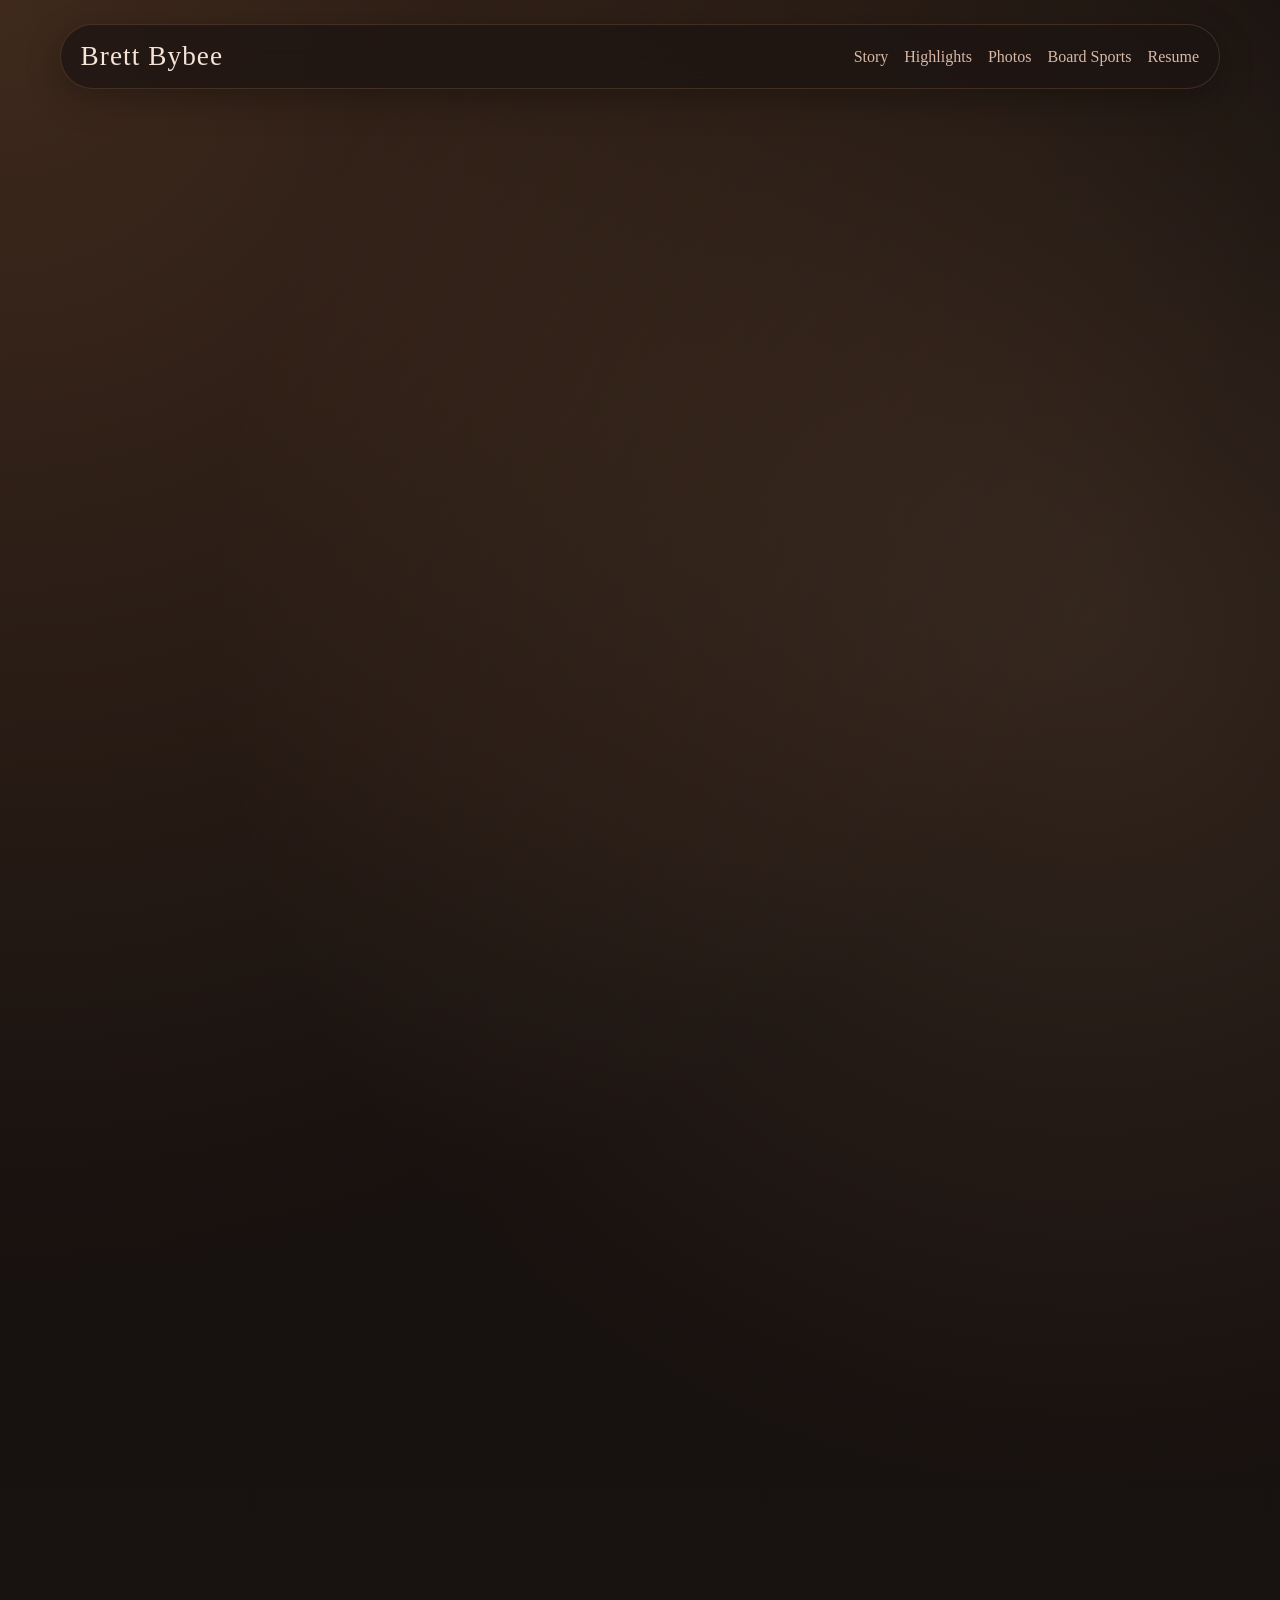
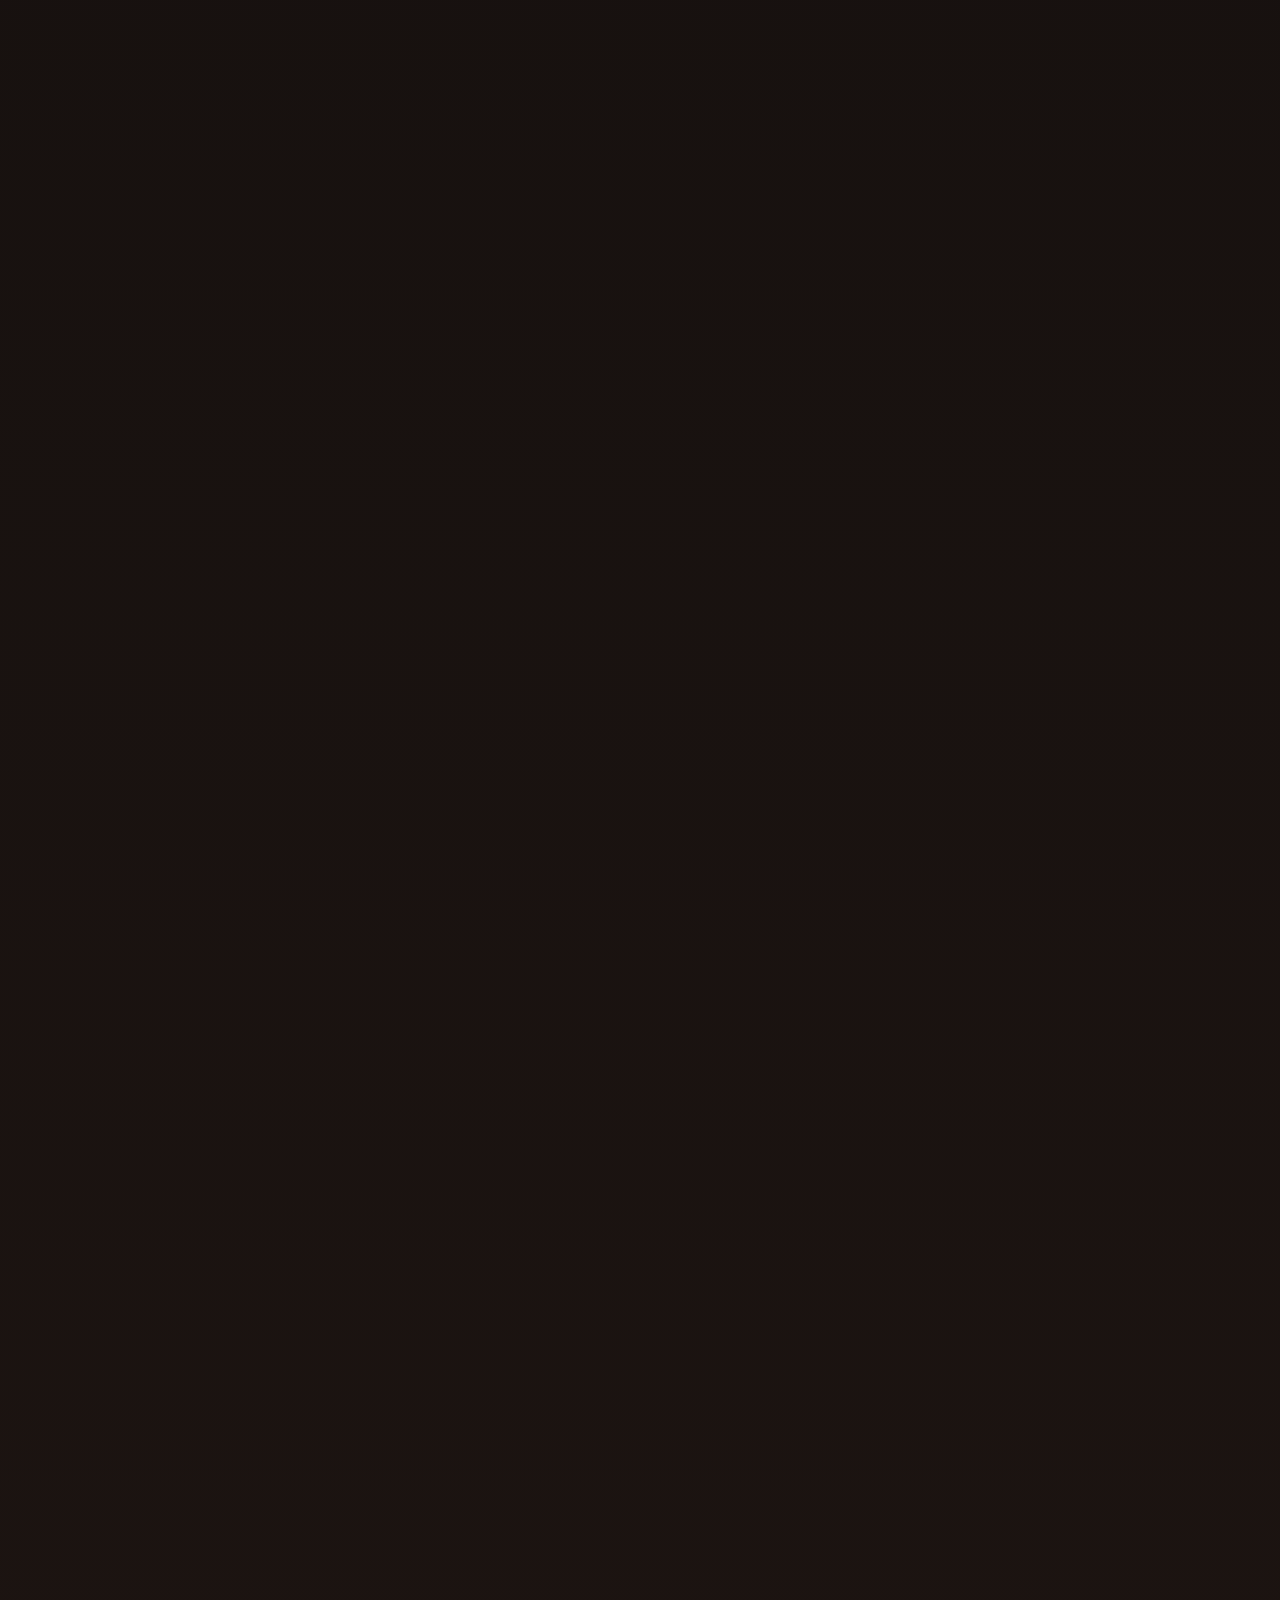
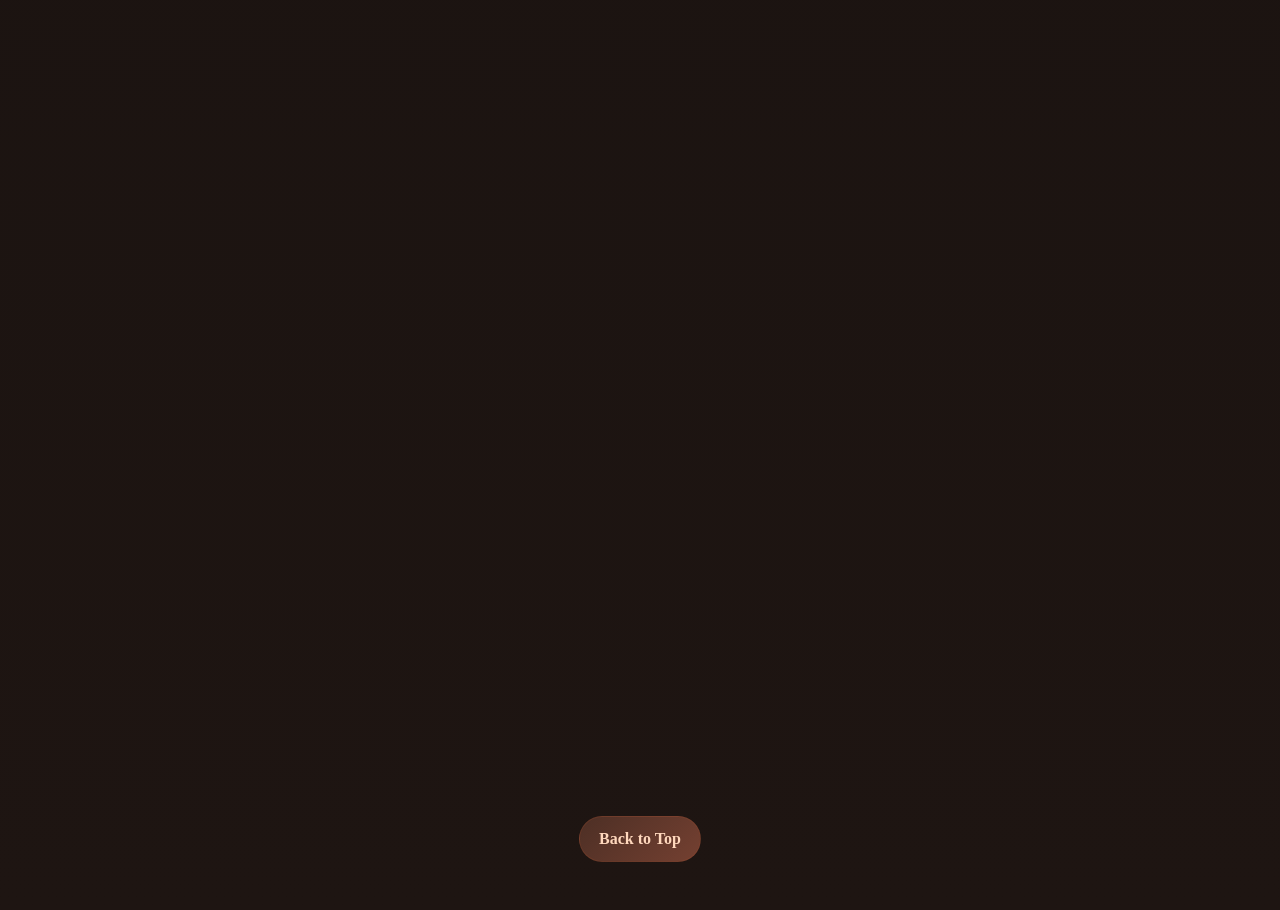
==== index.html @ 600b3928 "Add files via upload" ====
﻿<!DOCTYPE html>
<html lang="en">
    <head>
        <meta charset="utf-8" />
        <meta name="viewport" content="width=device-width, initial-scale=1, shrink-to-fit=no" />
        <meta
            name="description"
            content="A warm, modern personal website highlighting adventure, fitness, service, and the outdoors."
        />
        <meta name="author" content="Brett Bybee" />
        <title>Brett Bybee | About Me</title>
        <link rel="icon" type="image/x-icon" href="assets/favicon.ico" />
        <link href="css/styles.css" rel="stylesheet" />
    </head>
    <body>
        <div class="page-shell">
            <header class="hero" id="top">
                <nav class="topbar">
                    <a class="brand" href="#top">Brett Bybee</a>
                    <div class="nav-links">
                        <a href="#story">Story</a>
                        <a href="#highlights">Highlights</a>
                        <a href="#photos">Photos</a>
                        <a href="board-sports-project/scratch.html">Board Sports</a>
                        <a href="#resume">Resume</a>
                    </div>
                </nav>

                <div class="hero-content reveal">
                    <div class="hero-copy">
                        <p class="eyebrow">About Me</p>
                        <div class="hero-photo-wrap mobile-photo">
                            <img class="hero-photo" src="assets/profile-photo.png" alt="Portrait of Brett smiling outdoors" />
                        </div>
                        <h1>Adventure, discipline, and a life built outdoors.</h1>
                        <p class="hero-text">
                            I'm an active, adventurous person who loves new challenges, staying strong, and making the
                            most of every chance to get outside.
                        </p>
                        <div class="hero-actions">
                            <a class="button button-primary" href="#highlights">See Highlights</a>
                            <a class="button button-secondary" href="#photos">View Photos</a>
                        </div>
                    </div>

                    <aside class="hero-card floating-card">
                        <div class="hero-photo-wrap desktop-photo">
                            <img class="hero-photo" src="assets/profile-photo.png" alt="Portrait of Brett smiling outdoors" />
                        </div>
                        <span class="card-tag">Quick Snapshot</span>
                        <ul>
                            <li>Snowboarder</li>
                            <li>Gym enthusiast</li>
                            <li>Returned missionary</li>
                            <li>Eagle Scout</li>
                            <li>Black belt</li>
                            <li>Outdoor sports lover</li>
                        </ul>
                    </aside>
                </div>
            </header>

            <main>
                <section class="section intro reveal" id="story">
                    <div class="section-heading">
                        <p class="eyebrow">Who I Am</p>
                        <h2>A grounded life with a playful edge.</h2>
                    </div>
                    <div class="intro-panel">
                        <p>
                            I'm the kind of person who feels most alive moving, exploring, learning, and pushing toward
                            something meaningful. Whether it's on the slopes, in the gym, on the court, or out in the
                            sun, I love experiences that build strength, confidence, and connection.
                        </p>
                        <p>
                            My time serving a two-year mission in Antofagasta, Chile shaped me deeply and added a lot
                            of perspective to the way I approach life, work, and people.
                        </p>
                    </div>
                </section>

                <section class="section" id="highlights">
                    <div class="section-heading reveal">
                        <p class="eyebrow">Highlights</p>
                        <h2>A few things that make me me.</h2>
                    </div>

                    <div class="highlight-grid">
                        <article class="highlight-card reveal">
                            <img
                                class="highlight-image"
                                src="https://bucket-otsnews.s3.us-west-2.amazonaws.com/wp-content/uploads/sites/13/2021/06/UK-snowboarding-shutterstock-hero.jpg"
                                alt="Snowboarder riding down a snowy mountain"
                            />
                            <span class="icon">SB</span>
                            <h3>Snowboarder</h3>
                            <p>I love hitting the slopes whenever I can and chasing that fresh mountain energy.</p>
                        </article>
                        <article class="highlight-card reveal">
                            <img
                                class="highlight-image"
                                src="https://encrypted-tbn0.gstatic.com/images?q=tbn:ANd9GcSsZZ5-2VlGppMbEDx1nrLp6CBUiURGu8e0Pg&s"
                                alt="Gym equipment in a workout space"
                            />
                            <span class="icon">GY</span>
                            <h3>Gym Enthusiast</h3>
                            <p>Staying fit and strong is a big part of my routine and something I genuinely enjoy.</p>
                        </article>
                        <article class="highlight-card reveal">
                            <img
                                class="highlight-image"
                                src="https://www.sltrib.com/resizer/v2/LLTJUIOJHNETLNEICTJ2RZAGFI.aspx?auth=15404d87fa87a285e156261a8d63ba60cdceb1ac7eff16935b46752043a52184&width=1024&quality=88"
                                alt="Missionaries standing together outdoors"
                            />
                            <span class="icon">CL</span>
                            <h3>Returned Missionary</h3>
                            <p>I served for two years in Antofagasta, Chile, and that experience shaped me deeply.</p>
                        </article>
                        <article class="highlight-card reveal">
                            <img
                                class="highlight-image"
                                src="https://encrypted-tbn0.gstatic.com/images?q=tbn:ANd9GcR8jGHR1AAI1P7NsSRzJFF7pDWDS-5CsNqyXg&s"
                                alt="Eagle Scout medal and badge"
                            />
                            <span class="icon">ES</span>
                            <h3>Eagle Scout</h3>
                            <p>Reaching Eagle Scout was a milestone that reflects persistence, service, and growth.</p>
                        </article>
                        <article class="highlight-card reveal">
                            <img
                                class="highlight-image"
                                src="https://encrypted-tbn0.gstatic.com/images?q=tbn:ANd9GcQsHhWpjuNhEAXek-k3GpP0VfRdKs8-Zkn9qA&s"
                                alt="Martial artist wearing a black belt"
                            />
                            <span class="icon">BB</span>
                            <h3>Black Belt</h3>
                            <p>Hard work and consistency earned me a first degree black belt in martial arts.</p>
                        </article>
                        <article class="highlight-card reveal">
                            <img
                                class="highlight-image"
                                src="https://www.smuggs.com/wp-content/uploads/2024/05/disc-golf_2000-18.jpg"
                                alt="Disc golf basket in an outdoor course"
                            />
                            <span class="icon">OS</span>
                            <h3>Outdoor Sports Lover</h3>
                            <p>Pickleball, disc golf, and just about anything outdoors is always a yes from me.</p>
                        </article>
                    </div>
                </section>

                <section class="section photos-section" id="photos">
                    <div class="section-heading reveal">
                        <p class="eyebrow">Photos</p>
                        <h2>Places and passions I keep coming back to.</h2>
                    </div>

                    <div class="photo-grid">
                        <figure class="photo-card reveal">
                            <img
                                src="https://assets.selkirk.com/m/6fda615e74692992/webimage-usa-pickleball-ball-rules.png"
                                alt="Pickleball equipment on a court"
                            />
                            <figcaption>
                                <h3>Pickleball</h3>
                                <p>Fast-paced, social, and easy to love.</p>
                            </figcaption>
                        </figure>
                        <figure class="photo-card reveal">
                            <img
                                src="https://dynamic-media-cdn.tripadvisor.com/media/photo-o/1b/85/e5/9b/fitness.jpg?w=900&h=500&s=1"
                                alt="Modern gym interior with workout equipment"
                            />
                            <figcaption>
                                <h3>Fitness</h3>
                                <p>Training keeps me disciplined, energized, and ready for whatever is next.</p>
                            </figcaption>
                        </figure>
                        <figure class="photo-card reveal">
                            <img
                                src="https://www.holidayinnexpress.cl/wp-content/uploads/2024/11/1-conocer-el-monumento-natural-la-portada.jpg"
                                alt="La Portada rock formation in Antofagasta, Chile"
                            />
                            <figcaption>
                                <h3>Antofagasta, Chile</h3>
                                <p>A meaningful place tied to one of the most important experiences in my life.</p>
                            </figcaption>
                        </figure>
                    </div>
                </section>

                <section class="section resume-section" id="resume">
                    <div class="section-heading reveal">
                        <p class="eyebrow">Resume</p>
                        <h2>A few accomplishments along the way.</h2>
                    </div>

                    <div class="resume-panel reveal">
                        <article class="resume-item">
                            <span class="resume-year">2022</span>
                            <div>
                                <h3>Organ Mountain High School</h3>
                                <p>Graduated in 2022.</p>
                            </div>
                        </article>
                        <article class="resume-item">
                            <span class="resume-year">1 Year</span>
                            <div>
                                <h3>Physical Therapist Technician</h3>
                                <p>Worked as a Physical Therapist Technician for one year.</p>
                            </div>
                        </article>
                        <article class="resume-item">
                            <span class="resume-year">BYU</span>
                            <div>
                                <h3>Captain in BYU Catering</h3>
                                <p>Served in a leadership role as a captain in BYU Catering.</p>
                            </div>
                        </article>
                        <article class="resume-item">
                            <span class="resume-year">Elite</span>
                            <div>
                                <h3>Taco Bell's #1 Customer</h3>
                                <p>A legendary distinction that absolutely deserved a spot on the page.</p>
                            </div>
                        </article>
                    </div>
                </section>
            </main>

            <footer class="footer">
                <div class="social-links reveal">
                    <a class="social-link" href="https://www.instagram.com/b.bybee_04/" target="_blank" rel="noreferrer">
                        <span class="social-icon" aria-hidden="true">
                            <svg viewBox="0 0 24 24" role="img" focusable="false">
                                <path
                                    d="M7.5 2h9A5.5 5.5 0 0 1 22 7.5v9a5.5 5.5 0 0 1-5.5 5.5h-9A5.5 5.5 0 0 1 2 16.5v-9A5.5 5.5 0 0 1 7.5 2Zm0 1.8A3.7 3.7 0 0 0 3.8 7.5v9a3.7 3.7 0 0 0 3.7 3.7h9a3.7 3.7 0 0 0 3.7-3.7v-9a3.7 3.7 0 0 0-3.7-3.7Zm9.75 1.35a1.1 1.1 0 1 1 0 2.2 1.1 1.1 0 0 1 0-2.2ZM12 7a5 5 0 1 1 0 10 5 5 0 0 1 0-10Zm0 1.8A3.2 3.2 0 1 0 12 15.2 3.2 3.2 0 0 0 12 8.8Z"
                                />
                            </svg>
                        </span>
                        <span>Instagram</span>
                    </a>
                    <a class="social-link" href="https://www.linkedin.com/in/brett-bybee/" target="_blank" rel="noreferrer">
                        <span class="social-icon" aria-hidden="true">
                            <svg viewBox="0 0 24 24" role="img" focusable="false">
                                <path
                                    d="M6.94 8.5V21H2.78V8.5Zm.27-3.86a2.41 2.41 0 1 1-4.82 0 2.41 2.41 0 0 1 4.82 0ZM21.2 13.38V21h-4.14v-7.03c0-1.77-.63-2.98-2.22-2.98-1.21 0-1.93.81-2.25 1.6-.12.28-.15.68-.15 1.08V21H8.3s.05-11.9 0-13.13h4.14v1.86c.55-.85 1.53-2.05 3.73-2.05 2.72 0 4.76 1.78 4.76 5.7Z"
                                />
                            </svg>
                        </span>
                        <span>LinkedIn</span>
                    </a>
                    <a class="social-link" href="https://account.venmo.com/u/Brett-Bybee-2" target="_blank" rel="noreferrer">
                        <span class="social-icon" aria-hidden="true">
                            <svg viewBox="0 0 24 24" role="img" focusable="false">
                                <path
                                    d="M18.17 6.76c.1.67.15 1.33.15 1.96 0 6.73-4.85 11.28-8.76 11.28H6.2L4 3.8h3.74l1.66 12.13c2.12-1.26 4.4-5.08 4.4-8.1 0-1.67-.6-2.8-1.79-3.72l2.95-1.07c1.06.86 1.79 2.07 2.21 3.72Z"
                                />
                            </svg>
                        </span>
                        <span>Venmo</span>
                    </a>
                </div>
                
                <a class="back-to-top" href="#top">Back to Top</a>
            </footer>
        </div>

        <script src="js/scripts.js"></script>
    </body>
</html>
---- css/styles.css ----
﻿@charset "UTF-8";

:root {
    --bg: #17110f;
    --bg-soft: #241916;
    --surface: rgba(36, 25, 22, 0.88);
    --surface-strong: #2b1f1c;
    --text: #f5e4d7;
    --text-soft: #d8b9a7;
    --accent: #d98a57;
    --accent-deep: #f2b07f;
    --accent-light: #5a3428;
    --line: rgba(242, 176, 127, 0.14);
    --shadow: 0 24px 60px rgba(0, 0, 0, 0.34);
    --radius-lg: 28px;
    --radius-md: 20px;
    --radius-sm: 14px;
    --container: 1160px;
}

*,
*::before,
*::after {
    box-sizing: border-box;
}

html {
    scroll-behavior: smooth;
}

body {
    margin: 0;
    min-width: 320px;
    font-family: "MisterEarl BT", "Segoe Print", "Trebuchet MS", cursive;
    color: var(--text);
    background:
        radial-gradient(circle at top left, rgba(217, 138, 87, 0.22), transparent 30%),
        radial-gradient(circle at 85% 15%, rgba(242, 176, 127, 0.14), transparent 24%),
        linear-gradient(180deg, #130e0c 0%, #17110f 35%, #1e1512 100%);
}

img {
    display: block;
    max-width: 100%;
}

a {
    color: inherit;
    text-decoration: none;
}

.page-shell {
    overflow: hidden;
}

.hero,
.section,
.footer {
    position: relative;
    z-index: 1;
}

.hero {
    padding: 1.5rem 1.25rem 4rem;
}

.topbar,
.hero-content,
.section,
.footer {
    width: min(calc(100% - 1.5rem), var(--container));
    margin: 0 auto;
}

.topbar {
    display: flex;
    justify-content: space-between;
    align-items: center;
    gap: 1rem;
    padding: 1rem 1.25rem;
    border: 1px solid rgba(242, 176, 127, 0.16);
    border-radius: 999px;
    background: rgba(28, 20, 18, 0.76);
    backdrop-filter: blur(18px);
    box-shadow: 0 10px 35px rgba(0, 0, 0, 0.28);
}

.brand,
.eyebrow,
h1,
h2,
h3 {
    font-family: "MisterEarl BT", "Segoe Print", "Trebuchet MS", cursive;
}

.brand {
    font-size: 1.7rem;
    letter-spacing: 0.04em;
}

.nav-links {
    display: flex;
    flex-wrap: wrap;
    gap: 1rem;
    color: var(--text-soft);
}

.nav-links a {
    transition: color 180ms ease, transform 180ms ease;
}

.nav-links a:hover,
.nav-links a:focus-visible {
    color: var(--accent-deep);
    transform: translateY(-1px);
}

.hero-content {
    display: grid;
    grid-template-columns: minmax(0, 1.25fr) minmax(280px, 0.75fr);
    gap: 1.5rem;
    align-items: center;
    padding-top: 4.5rem;
}

.hero-copy {
    padding: 1rem 0;
}

.eyebrow {
    margin: 0 0 0.75rem;
    font-size: 1.2rem;
    color: var(--accent-deep);
    letter-spacing: 0.06em;
    text-transform: uppercase;
}

h1,
h2,
h3,
p {
    margin-top: 0;
}

h1 {
    margin-bottom: 1rem;
    font-size: clamp(2.8rem, 6vw, 5.6rem);
    line-height: 0.95;
}

h2 {
    margin-bottom: 0;
    font-size: clamp(2rem, 4vw, 3.4rem);
    line-height: 1;
}

h3 {
    margin-bottom: 0.5rem;
    font-size: 1.7rem;
    line-height: 1.05;
}

.hero-text,
.intro-panel p,
.highlight-card p,
.photo-card p,
.footer p {
    color: var(--text-soft);
    line-height: 1.7;
    font-size: 1.04rem;
}

.hero-text {
    max-width: 38rem;
    margin-bottom: 1.75rem;
    font-size: 1.15rem;
}

.hero-actions {
    display: flex;
    flex-wrap: wrap;
    gap: 0.9rem;
}

.button {
    display: inline-flex;
    align-items: center;
    justify-content: center;
    padding: 0.95rem 1.35rem;
    border-radius: 999px;
    border: 1px solid transparent;
    font-weight: 600;
    transition:
        transform 180ms ease,
        box-shadow 180ms ease,
        background-color 180ms ease,
        border-color 180ms ease;
}

.button:hover,
.button:focus-visible {
    transform: translateY(-2px);
}

.button-primary {
    background: linear-gradient(135deg, #a45731 0%, #d98a57 100%);
    color: #fff3ea;
    box-shadow: 0 14px 28px rgba(0, 0, 0, 0.28);
}

.button-secondary {
    background: rgba(255, 248, 241, 0.06);
    border-color: rgba(242, 176, 127, 0.18);
    color: var(--accent-deep);
}

.hero-card,
.intro-panel,
.highlight-card,
.photo-card {
    border: 1px solid var(--line);
    border-radius: var(--radius-lg);
    background: var(--surface);
    backdrop-filter: blur(10px);
    box-shadow: var(--shadow);
}

.hero-card {
    padding: 1.5rem;
}

.hero-photo-wrap {
    position: relative;
    width: min(100%, 320px);
    margin-bottom: 1.25rem;
    padding: 0.55rem;
    border: 1px solid rgba(242, 176, 127, 0.16);
    border-radius: 28px;
    background: linear-gradient(135deg, rgba(72, 44, 34, 0.95), rgba(119, 69, 49, 0.78));
    box-shadow: 0 20px 45px rgba(0, 0, 0, 0.3);
}

.hero-photo {
    width: 100%;
    border-radius: 22px;
    aspect-ratio: 1 / 1;
    object-fit: cover;
    object-position: center 20%;
}

.mobile-photo {
    display: none;
}

.card-tag {
    display: inline-block;
    margin-bottom: 0.8rem;
    padding: 0.45rem 0.85rem;
    border-radius: 999px;
    background: rgba(217, 138, 87, 0.18);
    color: var(--accent-deep);
    font-size: 0.92rem;
    font-weight: 700;
}

.hero-card ul {
    display: grid;
    gap: 0.9rem;
    margin: 0;
    padding: 0;
    list-style: none;
}

.hero-card li {
    padding: 0.8rem 0.95rem;
    border-radius: var(--radius-sm);
    background: rgba(255, 248, 241, 0.05);
    font-weight: 600;
}

.floating-card {
    animation: drift 5.5s ease-in-out infinite;
}

.section {
    padding: 1.5rem 0 4.5rem;
}

.section-heading {
    max-width: 40rem;
    margin-bottom: 1.75rem;
}

.intro-panel {
    display: grid;
    gap: 1rem;
    padding: 1.5rem;
    background:
        linear-gradient(135deg, rgba(51, 36, 31, 0.9), rgba(72, 49, 41, 0.9)),
        var(--surface);
}

.resume-panel {
    display: grid;
    gap: 1rem;
    padding: 1.5rem;
    border: 1px solid var(--line);
    border-radius: var(--radius-lg);
    background:
        linear-gradient(135deg, rgba(51, 36, 31, 0.94), rgba(72, 49, 41, 0.9)),
        var(--surface);
    backdrop-filter: blur(10px);
    box-shadow: var(--shadow);
}

.resume-item {
    display: grid;
    grid-template-columns: 100px 1fr;
    gap: 1rem;
    align-items: start;
    padding: 1rem 0;
    border-bottom: 1px solid rgba(126, 77, 51, 0.12);
}

.resume-item:last-child {
    padding-bottom: 0;
    border-bottom: 0;
}

.resume-year {
    display: inline-flex;
    align-items: center;
    justify-content: center;
    min-height: 3rem;
    padding: 0.5rem 0.75rem;
    border-radius: 999px;
    background: linear-gradient(135deg, #4d2f25, #744031);
    color: #ffd8bd;
    font-weight: 700;
    text-align: center;
}

.resume-item h3,
.resume-item p {
    margin-bottom: 0;
}

.intro-panel p:last-child,
.footer p,
.photo-card figcaption p {
    margin-bottom: 0;
}

.highlight-grid,
.photo-grid {
    display: grid;
    gap: 1.25rem;
}

.highlight-grid {
    grid-template-columns: repeat(3, minmax(0, 1fr));
}

.highlight-card {
    padding: 1.5rem;
    transition: transform 220ms ease, box-shadow 220ms ease, border-color 220ms ease;
}

.highlight-image {
    width: 100%;
    margin-bottom: 1rem;
    border-radius: 18px;
    aspect-ratio: 16 / 10;
    object-fit: cover;
    box-shadow: 0 16px 30px rgba(0, 0, 0, 0.22);
}

.highlight-card:hover,
.highlight-card:focus-within {
    transform: translateY(-6px);
    border-color: rgba(180, 98, 58, 0.22);
    box-shadow: 0 28px 60px rgba(157, 92, 50, 0.22);
}

.icon {
    display: inline-grid;
    place-items: center;
    width: 3rem;
    height: 3rem;
    margin-bottom: 1rem;
    border-radius: 50%;
    background: linear-gradient(135deg, #4d2f25, #744031);
    color: #ffd8bd;
    font-size: 1.45rem;
}

.photo-grid {
    grid-template-columns: repeat(3, minmax(0, 1fr));
}

.photo-card {
    overflow: hidden;
    transition: transform 220ms ease, box-shadow 220ms ease;
}

.photo-card:hover,
.photo-card:focus-within {
    transform: translateY(-6px) rotate(-0.4deg);
    box-shadow: 0 28px 60px rgba(157, 92, 50, 0.22);
}

.photo-card img {
    aspect-ratio: 4 / 3;
    object-fit: cover;
    transition: transform 360ms ease;
}

.photo-card:hover img,
.photo-card:focus-within img {
    transform: scale(1.04);
}

.photo-card figcaption {
    padding: 1.3rem 1.25rem 1.4rem;
    background: var(--surface-strong);
}

.footer {
    padding: 0 0 3rem;
    text-align: center;
}

.social-links {
    display: flex;
    flex-wrap: wrap;
    justify-content: center;
    gap: 0.9rem;
    margin-bottom: 1.25rem;
}

.social-link {
    display: inline-flex;
    align-items: center;
    gap: 0.75rem;
    padding: 0.8rem 1rem;
    border: 1px solid rgba(163, 77, 45, 0.12);
    border-radius: 999px;
    background: rgba(255, 248, 241, 0.06);
    box-shadow: 0 14px 28px rgba(0, 0, 0, 0.24);
    color: var(--text);
    font-weight: 600;
    transition:
        transform 180ms ease,
        box-shadow 180ms ease,
        border-color 180ms ease;
}

.social-link:hover,
.social-link:focus-visible {
    transform: translateY(-2px);
    border-color: rgba(163, 77, 45, 0.24);
    box-shadow: 0 18px 34px rgba(157, 92, 50, 0.18);
}

.social-icon {
    display: inline-grid;
    place-items: center;
    width: 2.2rem;
    height: 2.2rem;
    border-radius: 50%;
    background: linear-gradient(135deg, #4d2f25, #744031);
    color: #ffd8bd;
    font-size: 0.95rem;
    font-weight: 700;
}

.social-icon svg {
    width: 1.15rem;
    height: 1.15rem;
    fill: currentColor;
}

.reveal {
    opacity: 0;
    transform: translateY(26px);
    transition:
        opacity 700ms ease,
        transform 700ms ease;
}

.reveal.is-visible {
    opacity: 1;
    transform: translateY(0);
}

@keyframes drift {
    0%,
    100% {
        transform: translateY(0);
    }
    50% {
        transform: translateY(-10px);
    }
}

@media (max-width: 960px) {
    .hero-content,
    .highlight-grid,
    .photo-grid {
        grid-template-columns: 1fr;
    }

    .hero-content {
        padding-top: 3rem;
    }

    .desktop-photo {
        display: none;
    }

    .mobile-photo {
        display: block;
    }
}

@media (max-width: 680px) {
    .hero {
        padding: 1rem 0.85rem 3rem;
    }

    .topbar {
        flex-direction: column;
        align-items: flex-start;
        border-radius: 28px;
    }

    .nav-links {
        gap: 0.8rem 1rem;
    }

    .section {
        width: min(calc(100% - 1.25rem), var(--container));
        padding-bottom: 3.5rem;
    }

    .hero-card,
    .intro-panel,
    .resume-panel,
    .highlight-card,
    .photo-card figcaption {
        border-radius: var(--radius-md);
    }

    h1 {
        font-size: clamp(2.4rem, 12vw, 4rem);
    }

    .resume-item {
        grid-template-columns: 1fr;
    }

    .resume-year {
        justify-self: start;
    }

}

@media (prefers-reduced-motion: reduce) {
    html {
        scroll-behavior: auto;
    }

    *,
    *::before,
    *::after {
        animation: none !important;
        transition: none !important;
    }

    .reveal {
        opacity: 1;
        transform: none;
    }
}

.back-to-top {
    display: inline-flex;
    align-items: center;
    justify-content: center;
    margin-top: 0.35rem;
    padding: 0.8rem 1.2rem;
    border: 1px solid rgba(163, 77, 45, 0.24);
    border-radius: 999px;
    background: linear-gradient(135deg, #4d2f25, #744031);
    color: #ffd8bd;
    font-weight: 700;
    transition: transform 180ms ease, box-shadow 180ms ease, border-color 180ms ease;
}

.back-to-top:hover,
.back-to-top:focus-visible {
    transform: translateY(-2px);
    border-color: rgba(242, 176, 127, 0.45);
    box-shadow: 0 18px 34px rgba(157, 92, 50, 0.22);
}
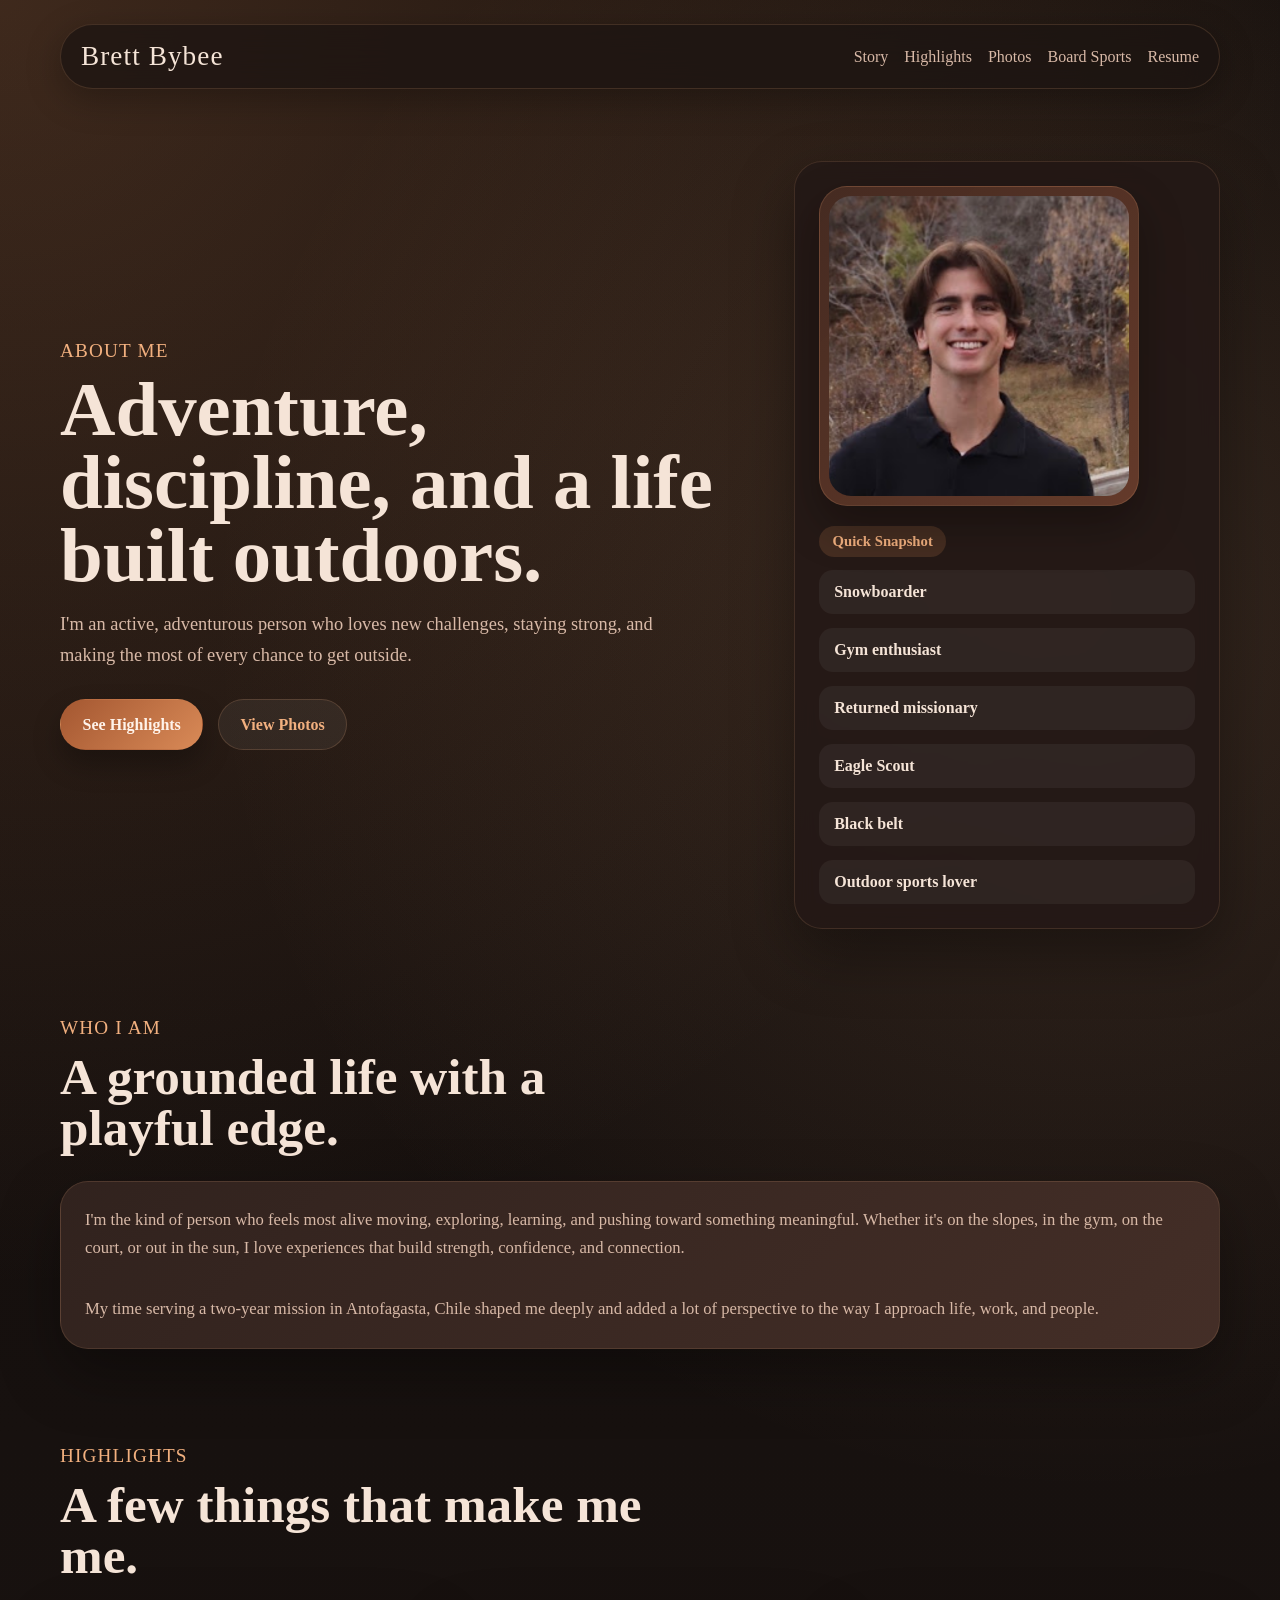
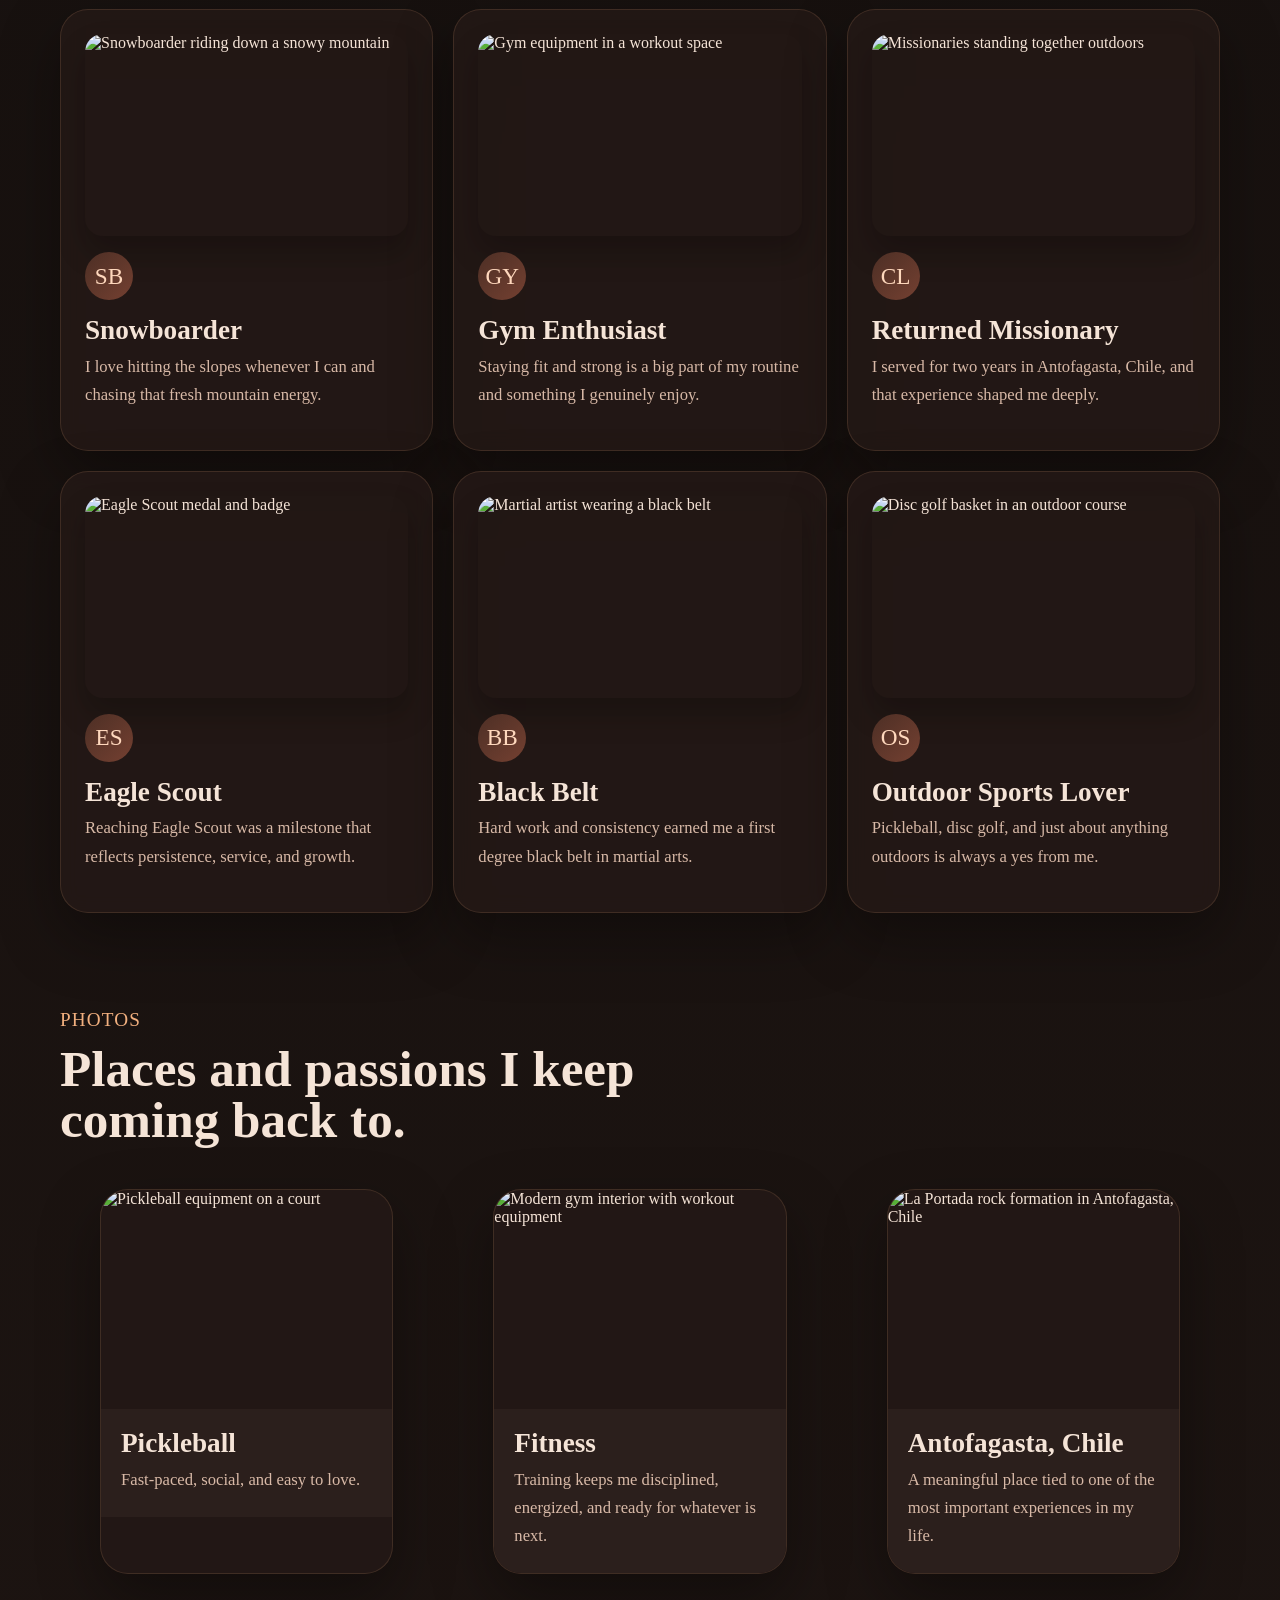
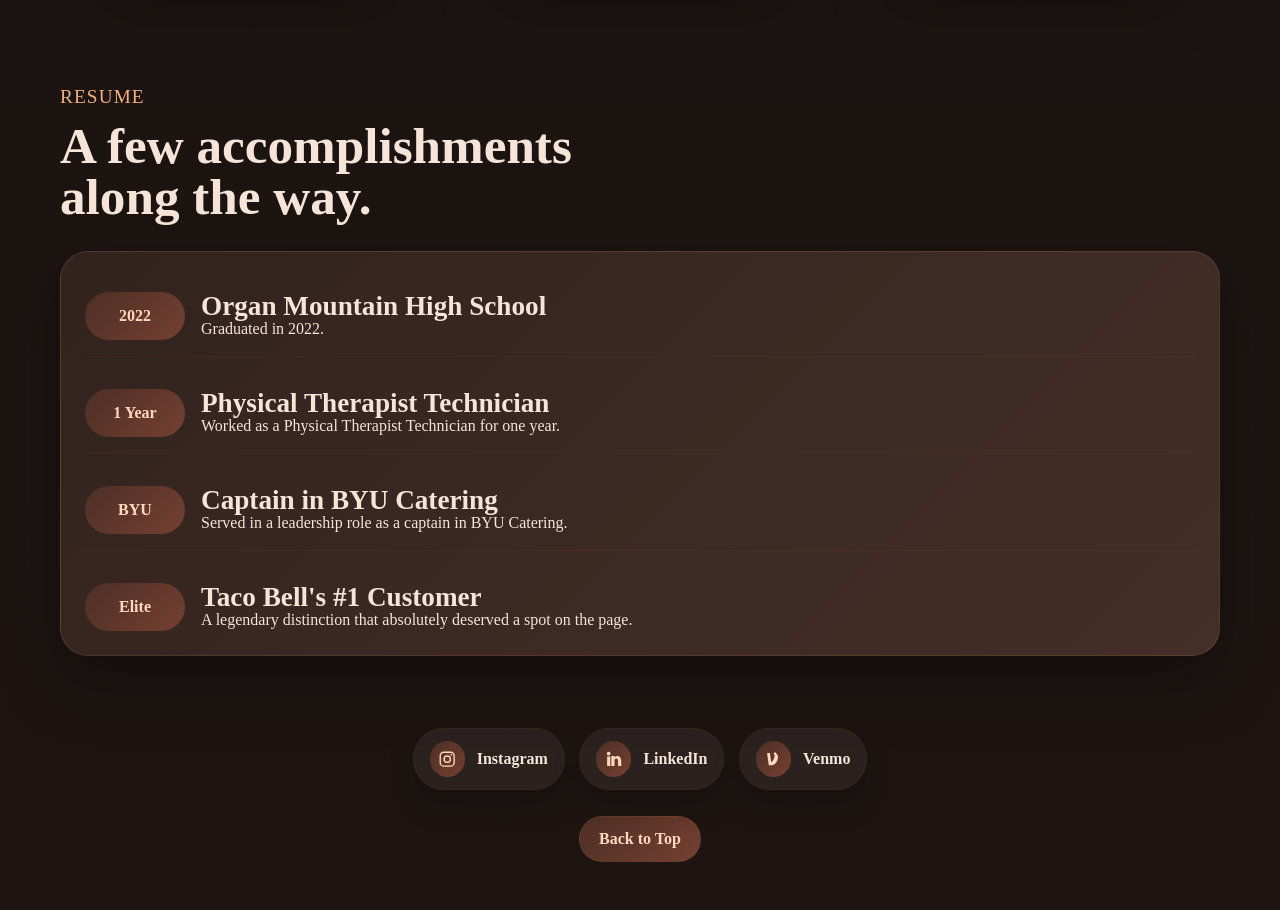
==== commit 244e960f: "Update footer links and script source paths" ====
--- a/index.html
+++ b/index.html
@@ -1,275 +1,275 @@
-﻿<!DOCTYPE html>
-<html lang="en">
-    <head>
-        <meta charset="utf-8" />
-        <meta name="viewport" content="width=device-width, initial-scale=1, shrink-to-fit=no" />
-        <meta
-            name="description"
-            content="A warm, modern personal website highlighting adventure, fitness, service, and the outdoors."
-        />
-        <meta name="author" content="Brett Bybee" />
-        <title>Brett Bybee | About Me</title>
-        <link rel="icon" type="image/x-icon" href="assets/favicon.ico" />
-        <link href="css/styles.css" rel="stylesheet" />
-    </head>
-    <body>
-        <div class="page-shell">
-            <header class="hero" id="top">
-                <nav class="topbar">
-                    <a class="brand" href="#top">Brett Bybee</a>
-                    <div class="nav-links">
-                        <a href="#story">Story</a>
-                        <a href="#highlights">Highlights</a>
-                        <a href="#photos">Photos</a>
-                        <a href="board-sports-project/scratch.html">Board Sports</a>
-                        <a href="#resume">Resume</a>
-                    </div>
-                </nav>
-
-                <div class="hero-content reveal">
-                    <div class="hero-copy">
-                        <p class="eyebrow">About Me</p>
-                        <div class="hero-photo-wrap mobile-photo">
-                            <img class="hero-photo" src="assets/profile-photo.png" alt="Portrait of Brett smiling outdoors" />
-                        </div>
-                        <h1>Adventure, discipline, and a life built outdoors.</h1>
-                        <p class="hero-text">
-                            I'm an active, adventurous person who loves new challenges, staying strong, and making the
-                            most of every chance to get outside.
-                        </p>
-                        <div class="hero-actions">
-                            <a class="button button-primary" href="#highlights">See Highlights</a>
-                            <a class="button button-secondary" href="#photos">View Photos</a>
-                        </div>
-                    </div>
-
-                    <aside class="hero-card floating-card">
-                        <div class="hero-photo-wrap desktop-photo">
-                            <img class="hero-photo" src="assets/profile-photo.png" alt="Portrait of Brett smiling outdoors" />
-                        </div>
-                        <span class="card-tag">Quick Snapshot</span>
-                        <ul>
-                            <li>Snowboarder</li>
-                            <li>Gym enthusiast</li>
-                            <li>Returned missionary</li>
-                            <li>Eagle Scout</li>
-                            <li>Black belt</li>
-                            <li>Outdoor sports lover</li>
-                        </ul>
-                    </aside>
-                </div>
-            </header>
-
-            <main>
-                <section class="section intro reveal" id="story">
-                    <div class="section-heading">
-                        <p class="eyebrow">Who I Am</p>
-                        <h2>A grounded life with a playful edge.</h2>
-                    </div>
-                    <div class="intro-panel">
-                        <p>
-                            I'm the kind of person who feels most alive moving, exploring, learning, and pushing toward
-                            something meaningful. Whether it's on the slopes, in the gym, on the court, or out in the
-                            sun, I love experiences that build strength, confidence, and connection.
-                        </p>
-                        <p>
-                            My time serving a two-year mission in Antofagasta, Chile shaped me deeply and added a lot
-                            of perspective to the way I approach life, work, and people.
-                        </p>
-                    </div>
-                </section>
-
-                <section class="section" id="highlights">
-                    <div class="section-heading reveal">
-                        <p class="eyebrow">Highlights</p>
-                        <h2>A few things that make me me.</h2>
-                    </div>
-
-                    <div class="highlight-grid">
-                        <article class="highlight-card reveal">
-                            <img
-                                class="highlight-image"
-                                src="https://bucket-otsnews.s3.us-west-2.amazonaws.com/wp-content/uploads/sites/13/2021/06/UK-snowboarding-shutterstock-hero.jpg"
-                                alt="Snowboarder riding down a snowy mountain"
-                            />
-                            <span class="icon">SB</span>
-                            <h3>Snowboarder</h3>
-                            <p>I love hitting the slopes whenever I can and chasing that fresh mountain energy.</p>
-                        </article>
-                        <article class="highlight-card reveal">
-                            <img
-                                class="highlight-image"
-                                src="https://encrypted-tbn0.gstatic.com/images?q=tbn:ANd9GcSsZZ5-2VlGppMbEDx1nrLp6CBUiURGu8e0Pg&s"
-                                alt="Gym equipment in a workout space"
-                            />
-                            <span class="icon">GY</span>
-                            <h3>Gym Enthusiast</h3>
-                            <p>Staying fit and strong is a big part of my routine and something I genuinely enjoy.</p>
-                        </article>
-                        <article class="highlight-card reveal">
-                            <img
-                                class="highlight-image"
-                                src="https://www.sltrib.com/resizer/v2/LLTJUIOJHNETLNEICTJ2RZAGFI.aspx?auth=15404d87fa87a285e156261a8d63ba60cdceb1ac7eff16935b46752043a52184&width=1024&quality=88"
-                                alt="Missionaries standing together outdoors"
-                            />
-                            <span class="icon">CL</span>
-                            <h3>Returned Missionary</h3>
-                            <p>I served for two years in Antofagasta, Chile, and that experience shaped me deeply.</p>
-                        </article>
-                        <article class="highlight-card reveal">
-                            <img
-                                class="highlight-image"
-                                src="https://encrypted-tbn0.gstatic.com/images?q=tbn:ANd9GcR8jGHR1AAI1P7NsSRzJFF7pDWDS-5CsNqyXg&s"
-                                alt="Eagle Scout medal and badge"
-                            />
-                            <span class="icon">ES</span>
-                            <h3>Eagle Scout</h3>
-                            <p>Reaching Eagle Scout was a milestone that reflects persistence, service, and growth.</p>
-                        </article>
-                        <article class="highlight-card reveal">
-                            <img
-                                class="highlight-image"
-                                src="https://encrypted-tbn0.gstatic.com/images?q=tbn:ANd9GcQsHhWpjuNhEAXek-k3GpP0VfRdKs8-Zkn9qA&s"
-                                alt="Martial artist wearing a black belt"
-                            />
-                            <span class="icon">BB</span>
-                            <h3>Black Belt</h3>
-                            <p>Hard work and consistency earned me a first degree black belt in martial arts.</p>
-                        </article>
-                        <article class="highlight-card reveal">
-                            <img
-                                class="highlight-image"
-                                src="https://www.smuggs.com/wp-content/uploads/2024/05/disc-golf_2000-18.jpg"
-                                alt="Disc golf basket in an outdoor course"
-                            />
-                            <span class="icon">OS</span>
-                            <h3>Outdoor Sports Lover</h3>
-                            <p>Pickleball, disc golf, and just about anything outdoors is always a yes from me.</p>
-                        </article>
-                    </div>
-                </section>
-
-                <section class="section photos-section" id="photos">
-                    <div class="section-heading reveal">
-                        <p class="eyebrow">Photos</p>
-                        <h2>Places and passions I keep coming back to.</h2>
-                    </div>
-
-                    <div class="photo-grid">
-                        <figure class="photo-card reveal">
-                            <img
-                                src="https://assets.selkirk.com/m/6fda615e74692992/webimage-usa-pickleball-ball-rules.png"
-                                alt="Pickleball equipment on a court"
-                            />
-                            <figcaption>
-                                <h3>Pickleball</h3>
-                                <p>Fast-paced, social, and easy to love.</p>
-                            </figcaption>
-                        </figure>
-                        <figure class="photo-card reveal">
-                            <img
-                                src="https://dynamic-media-cdn.tripadvisor.com/media/photo-o/1b/85/e5/9b/fitness.jpg?w=900&h=500&s=1"
-                                alt="Modern gym interior with workout equipment"
-                            />
-                            <figcaption>
-                                <h3>Fitness</h3>
-                                <p>Training keeps me disciplined, energized, and ready for whatever is next.</p>
-                            </figcaption>
-                        </figure>
-                        <figure class="photo-card reveal">
-                            <img
-                                src="https://www.holidayinnexpress.cl/wp-content/uploads/2024/11/1-conocer-el-monumento-natural-la-portada.jpg"
-                                alt="La Portada rock formation in Antofagasta, Chile"
-                            />
-                            <figcaption>
-                                <h3>Antofagasta, Chile</h3>
-                                <p>A meaningful place tied to one of the most important experiences in my life.</p>
-                            </figcaption>
-                        </figure>
-                    </div>
-                </section>
-
-                <section class="section resume-section" id="resume">
-                    <div class="section-heading reveal">
-                        <p class="eyebrow">Resume</p>
-                        <h2>A few accomplishments along the way.</h2>
-                    </div>
-
-                    <div class="resume-panel reveal">
-                        <article class="resume-item">
-                            <span class="resume-year">2022</span>
-                            <div>
-                                <h3>Organ Mountain High School</h3>
-                                <p>Graduated in 2022.</p>
-                            </div>
-                        </article>
-                        <article class="resume-item">
-                            <span class="resume-year">1 Year</span>
-                            <div>
-                                <h3>Physical Therapist Technician</h3>
-                                <p>Worked as a Physical Therapist Technician for one year.</p>
-                            </div>
-                        </article>
-                        <article class="resume-item">
-                            <span class="resume-year">BYU</span>
-                            <div>
-                                <h3>Captain in BYU Catering</h3>
-                                <p>Served in a leadership role as a captain in BYU Catering.</p>
-                            </div>
-                        </article>
-                        <article class="resume-item">
-                            <span class="resume-year">Elite</span>
-                            <div>
-                                <h3>Taco Bell's #1 Customer</h3>
-                                <p>A legendary distinction that absolutely deserved a spot on the page.</p>
-                            </div>
-                        </article>
-                    </div>
-                </section>
-            </main>
-
-            <footer class="footer">
-                <div class="social-links reveal">
-                    <a class="social-link" href="https://www.instagram.com/b.bybee_04/" target="_blank" rel="noreferrer">
-                        <span class="social-icon" aria-hidden="true">
-                            <svg viewBox="0 0 24 24" role="img" focusable="false">
-                                <path
-                                    d="M7.5 2h9A5.5 5.5 0 0 1 22 7.5v9a5.5 5.5 0 0 1-5.5 5.5h-9A5.5 5.5 0 0 1 2 16.5v-9A5.5 5.5 0 0 1 7.5 2Zm0 1.8A3.7 3.7 0 0 0 3.8 7.5v9a3.7 3.7 0 0 0 3.7 3.7h9a3.7 3.7 0 0 0 3.7-3.7v-9a3.7 3.7 0 0 0-3.7-3.7Zm9.75 1.35a1.1 1.1 0 1 1 0 2.2 1.1 1.1 0 0 1 0-2.2ZM12 7a5 5 0 1 1 0 10 5 5 0 0 1 0-10Zm0 1.8A3.2 3.2 0 1 0 12 15.2 3.2 3.2 0 0 0 12 8.8Z"
-                                />
-                            </svg>
-                        </span>
-                        <span>Instagram</span>
-                    </a>
-                    <a class="social-link" href="https://www.linkedin.com/in/brett-bybee/" target="_blank" rel="noreferrer">
-                        <span class="social-icon" aria-hidden="true">
-                            <svg viewBox="0 0 24 24" role="img" focusable="false">
-                                <path
-                                    d="M6.94 8.5V21H2.78V8.5Zm.27-3.86a2.41 2.41 0 1 1-4.82 0 2.41 2.41 0 0 1 4.82 0ZM21.2 13.38V21h-4.14v-7.03c0-1.77-.63-2.98-2.22-2.98-1.21 0-1.93.81-2.25 1.6-.12.28-.15.68-.15 1.08V21H8.3s.05-11.9 0-13.13h4.14v1.86c.55-.85 1.53-2.05 3.73-2.05 2.72 0 4.76 1.78 4.76 5.7Z"
-                                />
-                            </svg>
-                        </span>
-                        <span>LinkedIn</span>
-                    </a>
-                    <a class="social-link" href="https://account.venmo.com/u/Brett-Bybee-2" target="_blank" rel="noreferrer">
-                        <span class="social-icon" aria-hidden="true">
-                            <svg viewBox="0 0 24 24" role="img" focusable="false">
-                                <path
-                                    d="M18.17 6.76c.1.67.15 1.33.15 1.96 0 6.73-4.85 11.28-8.76 11.28H6.2L4 3.8h3.74l1.66 12.13c2.12-1.26 4.4-5.08 4.4-8.1 0-1.67-.6-2.8-1.79-3.72l2.95-1.07c1.06.86 1.79 2.07 2.21 3.72Z"
-                                />
-                            </svg>
-                        </span>
-                        <span>Venmo</span>
-                    </a>
-                </div>
-                
+﻿<!DOCTYPE html>
+<html lang="en">
+    <head>
+        <meta charset="utf-8" />
+        <meta name="viewport" content="width=device-width, initial-scale=1, shrink-to-fit=no" />
+        <meta
+            name="description"
+            content="A warm, modern personal website highlighting adventure, fitness, service, and the outdoors."
+        />
+        <meta name="author" content="Brett Bybee" />
+        <title>Brett Bybee | About Me</title>
+        <link rel="icon" type="image/x-icon" href="assets/favicon.ico" />
+        <link href="css/styles.css" rel="stylesheet" />
+    </head>
+    <body>
+        <div class="page-shell">
+            <header class="hero" id="top">
+                <nav class="topbar">
+                    <a class="brand" href="#top">Brett Bybee</a>
+                    <div class="nav-links">
+                        <a href="#story">Story</a>
+                        <a href="#highlights">Highlights</a>
+                        <a href="#photos">Photos</a>
+                        <a href="board-sports-project/scratch.html">Board Sports</a>
+                        <a href="#resume">Resume</a>
+                    </div>
+                </nav>
+
+                <div class="hero-content reveal">
+                    <div class="hero-copy">
+                        <p class="eyebrow">About Me</p>
+                        <div class="hero-photo-wrap mobile-photo">
+                            <img class="hero-photo" src="assets/profile-photo.png" alt="Portrait of Brett smiling outdoors" />
+                        </div>
+                        <h1>Adventure, discipline, and a life built outdoors.</h1>
+                        <p class="hero-text">
+                            I'm an active, adventurous person who loves new challenges, staying strong, and making the
+                            most of every chance to get outside.
+                        </p>
+                        <div class="hero-actions">
+                            <a class="button button-primary" href="#highlights">See Highlights</a>
+                            <a class="button button-secondary" href="#photos">View Photos</a>
+                        </div>
+                    </div>
+
+                    <aside class="hero-card floating-card">
+                        <div class="hero-photo-wrap desktop-photo">
+                            <img class="hero-photo" src="assets/profile-photo.png" alt="Portrait of Brett smiling outdoors" />
+                        </div>
+                        <span class="card-tag">Quick Snapshot</span>
+                        <ul>
+                            <li>Snowboarder</li>
+                            <li>Gym enthusiast</li>
+                            <li>Returned missionary</li>
+                            <li>Eagle Scout</li>
+                            <li>Black belt</li>
+                            <li>Outdoor sports lover</li>
+                        </ul>
+                    </aside>
+                </div>
+            </header>
+
+            <main>
+                <section class="section intro reveal" id="story">
+                    <div class="section-heading">
+                        <p class="eyebrow">Who I Am</p>
+                        <h2>A grounded life with a playful edge.</h2>
+                    </div>
+                    <div class="intro-panel">
+                        <p>
+                            I'm the kind of person who feels most alive moving, exploring, learning, and pushing toward
+                            something meaningful. Whether it's on the slopes, in the gym, on the court, or out in the
+                            sun, I love experiences that build strength, confidence, and connection.
+                        </p>
+                        <p>
+                            My time serving a two-year mission in Antofagasta, Chile shaped me deeply and added a lot
+                            of perspective to the way I approach life, work, and people.
+                        </p>
+                    </div>
+                </section>
+
+                <section class="section" id="highlights">
+                    <div class="section-heading reveal">
+                        <p class="eyebrow">Highlights</p>
+                        <h2>A few things that make me me.</h2>
+                    </div>
+
+                    <div class="highlight-grid">
+                        <article class="highlight-card reveal">
+                            <img
+                                class="highlight-image"
+                                src="https://bucket-otsnews.s3.us-west-2.amazonaws.com/wp-content/uploads/sites/13/2021/06/UK-snowboarding-shutterstock-hero.jpg"
+                                alt="Snowboarder riding down a snowy mountain"
+                            />
+                            <span class="icon">SB</span>
+                            <h3>Snowboarder</h3>
+                            <p>I love hitting the slopes whenever I can and chasing that fresh mountain energy.</p>
+                        </article>
+                        <article class="highlight-card reveal">
+                            <img
+                                class="highlight-image"
+                                src="https://encrypted-tbn0.gstatic.com/images?q=tbn:ANd9GcSsZZ5-2VlGppMbEDx1nrLp6CBUiURGu8e0Pg&s"
+                                alt="Gym equipment in a workout space"
+                            />
+                            <span class="icon">GY</span>
+                            <h3>Gym Enthusiast</h3>
+                            <p>Staying fit and strong is a big part of my routine and something I genuinely enjoy.</p>
+                        </article>
+                        <article class="highlight-card reveal">
+                            <img
+                                class="highlight-image"
+                                src="https://www.sltrib.com/resizer/v2/LLTJUIOJHNETLNEICTJ2RZAGFI.aspx?auth=15404d87fa87a285e156261a8d63ba60cdceb1ac7eff16935b46752043a52184&width=1024&quality=88"
+                                alt="Missionaries standing together outdoors"
+                            />
+                            <span class="icon">CL</span>
+                            <h3>Returned Missionary</h3>
+                            <p>I served for two years in Antofagasta, Chile, and that experience shaped me deeply.</p>
+                        </article>
+                        <article class="highlight-card reveal">
+                            <img
+                                class="highlight-image"
+                                src="https://encrypted-tbn0.gstatic.com/images?q=tbn:ANd9GcR8jGHR1AAI1P7NsSRzJFF7pDWDS-5CsNqyXg&s"
+                                alt="Eagle Scout medal and badge"
+                            />
+                            <span class="icon">ES</span>
+                            <h3>Eagle Scout</h3>
+                            <p>Reaching Eagle Scout was a milestone that reflects persistence, service, and growth.</p>
+                        </article>
+                        <article class="highlight-card reveal">
+                            <img
+                                class="highlight-image"
+                                src="https://encrypted-tbn0.gstatic.com/images?q=tbn:ANd9GcQsHhWpjuNhEAXek-k3GpP0VfRdKs8-Zkn9qA&s"
+                                alt="Martial artist wearing a black belt"
+                            />
+                            <span class="icon">BB</span>
+                            <h3>Black Belt</h3>
+                            <p>Hard work and consistency earned me a first degree black belt in martial arts.</p>
+                        </article>
+                        <article class="highlight-card reveal">
+                            <img
+                                class="highlight-image"
+                                src="https://www.smuggs.com/wp-content/uploads/2024/05/disc-golf_2000-18.jpg"
+                                alt="Disc golf basket in an outdoor course"
+                            />
+                            <span class="icon">OS</span>
+                            <h3>Outdoor Sports Lover</h3>
+                            <p>Pickleball, disc golf, and just about anything outdoors is always a yes from me.</p>
+                        </article>
+                    </div>
+                </section>
+
+                <section class="section photos-section" id="photos">
+                    <div class="section-heading reveal">
+                        <p class="eyebrow">Photos</p>
+                        <h2>Places and passions I keep coming back to.</h2>
+                    </div>
+
+                    <div class="photo-grid">
+                        <figure class="photo-card reveal">
+                            <img
+                                src="https://assets.selkirk.com/m/6fda615e74692992/webimage-usa-pickleball-ball-rules.png"
+                                alt="Pickleball equipment on a court"
+                            />
+                            <figcaption>
+                                <h3>Pickleball</h3>
+                                <p>Fast-paced, social, and easy to love.</p>
+                            </figcaption>
+                        </figure>
+                        <figure class="photo-card reveal">
+                            <img
+                                src="https://dynamic-media-cdn.tripadvisor.com/media/photo-o/1b/85/e5/9b/fitness.jpg?w=900&h=500&s=1"
+                                alt="Modern gym interior with workout equipment"
+                            />
+                            <figcaption>
+                                <h3>Fitness</h3>
+                                <p>Training keeps me disciplined, energized, and ready for whatever is next.</p>
+                            </figcaption>
+                        </figure>
+                        <figure class="photo-card reveal">
+                            <img
+                                src="https://www.holidayinnexpress.cl/wp-content/uploads/2024/11/1-conocer-el-monumento-natural-la-portada.jpg"
+                                alt="La Portada rock formation in Antofagasta, Chile"
+                            />
+                            <figcaption>
+                                <h3>Antofagasta, Chile</h3>
+                                <p>A meaningful place tied to one of the most important experiences in my life.</p>
+                            </figcaption>
+                        </figure>
+                    </div>
+                </section>
+
+                <section class="section resume-section" id="resume">
+                    <div class="section-heading reveal">
+                        <p class="eyebrow">Resume</p>
+                        <h2>A few accomplishments along the way.</h2>
+                    </div>
+
+                    <div class="resume-panel reveal">
+                        <article class="resume-item">
+                            <span class="resume-year">2022</span>
+                            <div>
+                                <h3>Organ Mountain High School</h3>
+                                <p>Graduated in 2022.</p>
+                            </div>
+                        </article>
+                        <article class="resume-item">
+                            <span class="resume-year">1 Year</span>
+                            <div>
+                                <h3>Physical Therapist Technician</h3>
+                                <p>Worked as a Physical Therapist Technician for one year.</p>
+                            </div>
+                        </article>
+                        <article class="resume-item">
+                            <span class="resume-year">BYU</span>
+                            <div>
+                                <h3>Captain in BYU Catering</h3>
+                                <p>Served in a leadership role as a captain in BYU Catering.</p>
+                            </div>
+                        </article>
+                        <article class="resume-item">
+                            <span class="resume-year">Elite</span>
+                            <div>
+                                <h3>Taco Bell's #1 Customer</h3>
+                                <p>A legendary distinction that absolutely deserved a spot on the page.</p>
+                            </div>
+                        </article>
+                    </div>
+                </section>
+            </main>
+
+            <footer class="footer">
+                <div class="social-links reveal">
+                    <a class="social-link" href="https://www.instagram.com/b.bybee_04/" target="_blank" rel="noreferrer">
+                        <span class="social-icon" aria-hidden="true">
+                            <svg viewBox="0 0 24 24" role="img" focusable="false">
+                                <path
+                                    d="M7.5 2h9A5.5 5.5 0 0 1 22 7.5v9a5.5 5.5 0 0 1-5.5 5.5h-9A5.5 5.5 0 0 1 2 16.5v-9A5.5 5.5 0 0 1 7.5 2Zm0 1.8A3.7 3.7 0 0 0 3.8 7.5v9a3.7 3.7 0 0 0 3.7 3.7h9a3.7 3.7 0 0 0 3.7-3.7v-9a3.7 3.7 0 0 0-3.7-3.7Zm9.75 1.35a1.1 1.1 0 1 1 0 2.2 1.1 1.1 0 0 1 0-2.2ZM12 7a5 5 0 1 1 0 10 5 5 0 0 1 0-10Zm0 1.8A3.2 3.2 0 1 0 12 15.2 3.2 3.2 0 0 0 12 8.8Z"
+                                />
+                            </svg>
+                        </span>
+                        <span>Instagram</span>
+                    </a>
+                    <a class="social-link" href="https://www.linkedin.com/in/brett-bybee/" target="_blank" rel="noreferrer">
+                        <span class="social-icon" aria-hidden="true">
+                            <svg viewBox="0 0 24 24" role="img" focusable="false">
+                                <path
+                                    d="M6.94 8.5V21H2.78V8.5Zm.27-3.86a2.41 2.41 0 1 1-4.82 0 2.41 2.41 0 0 1 4.82 0ZM21.2 13.38V21h-4.14v-7.03c0-1.77-.63-2.98-2.22-2.98-1.21 0-1.93.81-2.25 1.6-.12.28-.15.68-.15 1.08V21H8.3s.05-11.9 0-13.13h4.14v1.86c.55-.85 1.53-2.05 3.73-2.05 2.72 0 4.76 1.78 4.76 5.7Z"
+                                />
+                            </svg>
+                        </span>
+                        <span>LinkedIn</span>
+                    </a>
+                    <a class="social-link" href="https://account.venmo.com/u/Brett-Bybee-2" target="_blank" rel="noreferrer">
+                        <span class="social-icon" aria-hidden="true">
+                            <svg viewBox="0 0 24 24" role="img" focusable="false">
+                                <path
+                                    d="M18.17 6.76c.1.67.15 1.33.15 1.96 0 6.73-4.85 11.28-8.76 11.28H6.2L4 3.8h3.74l1.66 12.13c2.12-1.26 4.4-5.08 4.4-8.1 0-1.67-.6-2.8-1.79-3.72l2.95-1.07c1.06.86 1.79 2.07 2.21 3.72Z"
+                                />
+                            </svg>
+                        </span>
+                        <span>Venmo</span>
+                    </a>
+                </div>
+                
                 <a class="back-to-top" href="#top">Back to Top</a>
-            </footer>
-        </div>
-
-        <script src="js/scripts.js"></script>
-    </body>
-</html>
-
-
-
-
+            </footer>
+        </div>
+
+        <script src="assets/js/scripts.js"></script>
+    </body>
+</html>
+
+
+
+
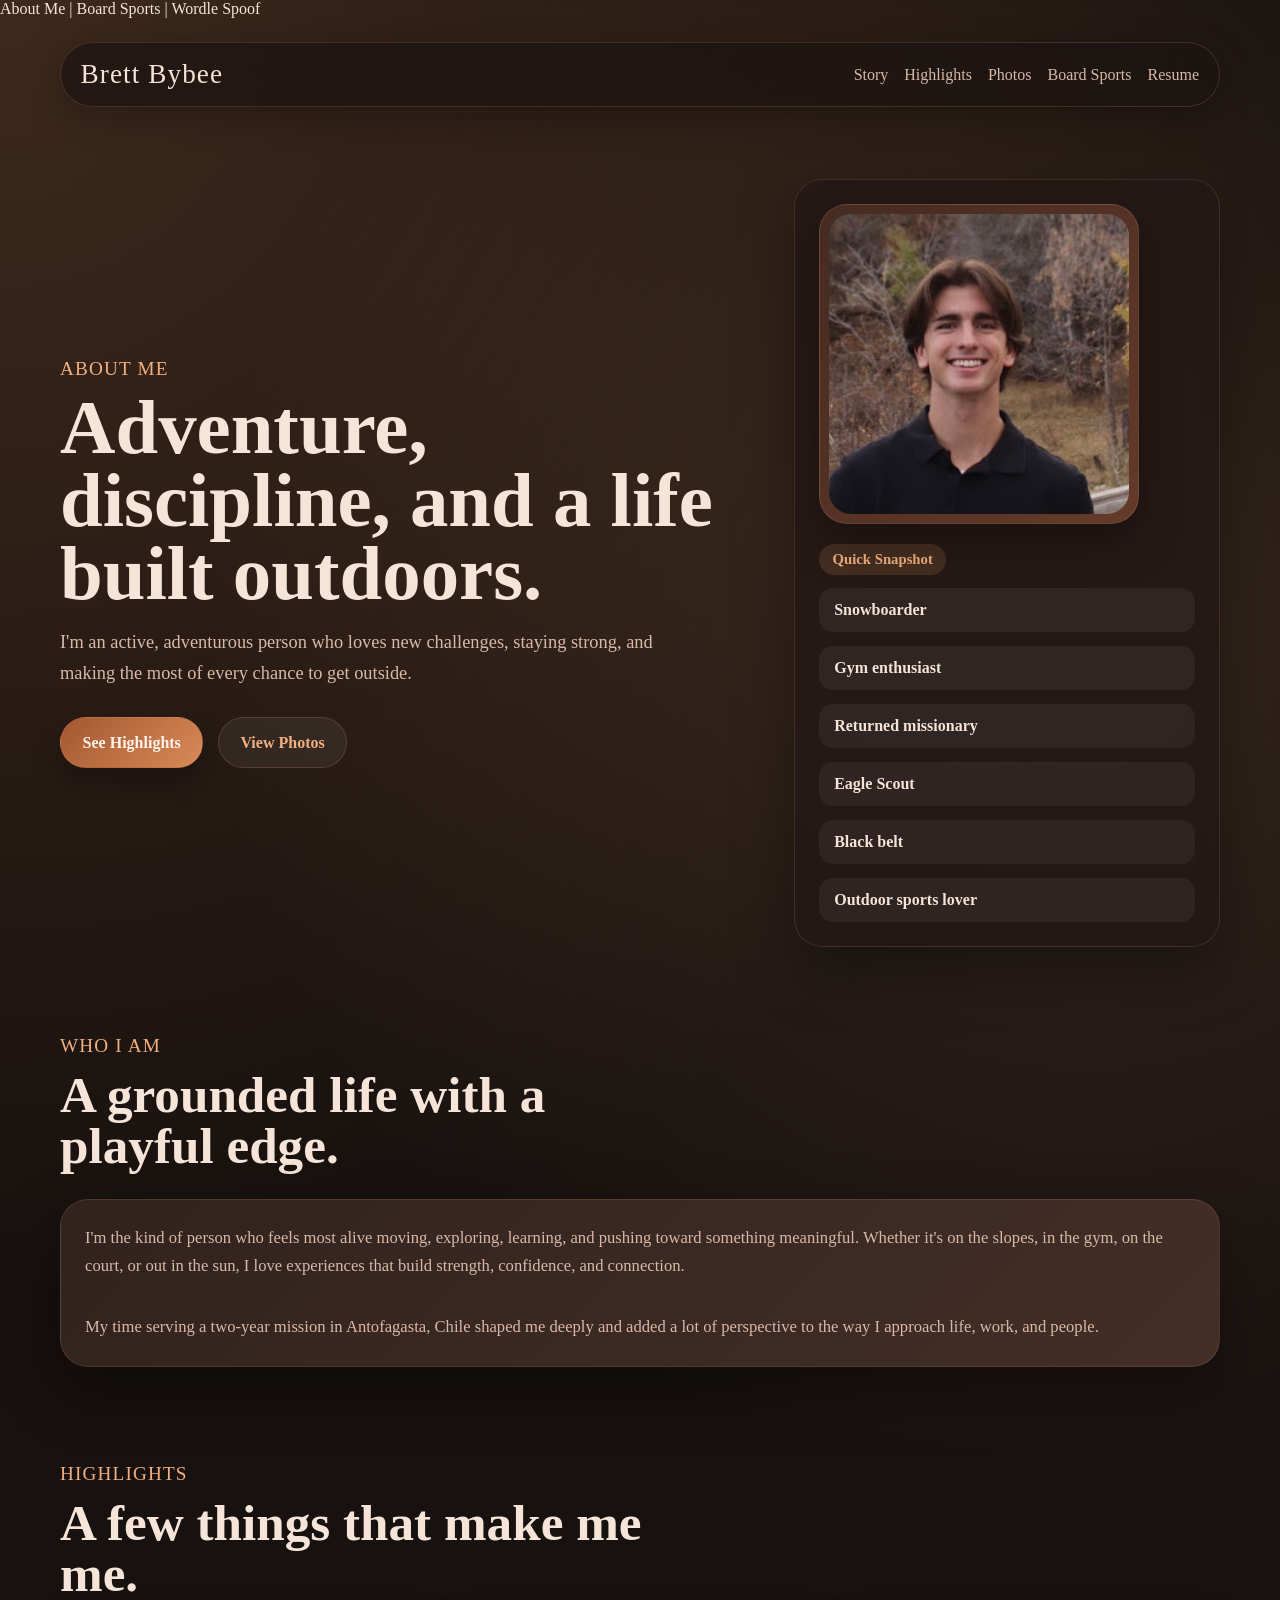
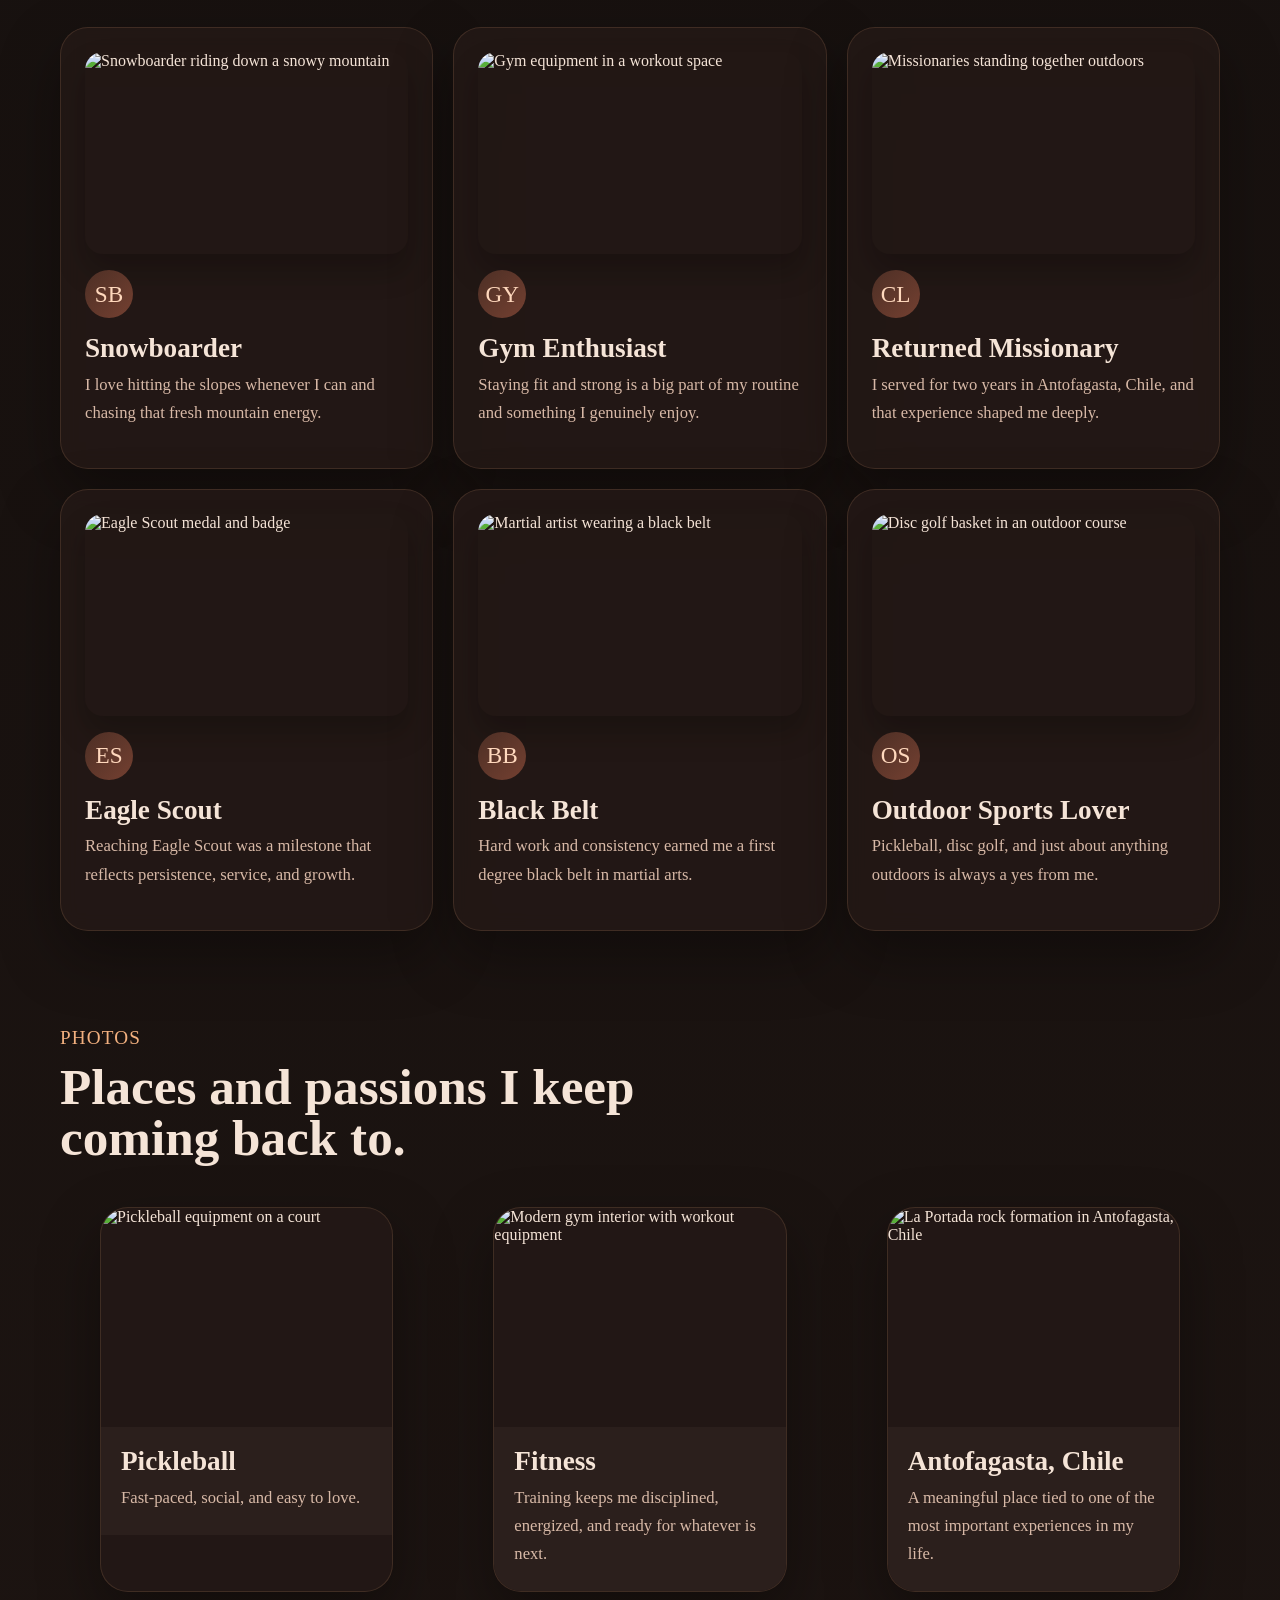
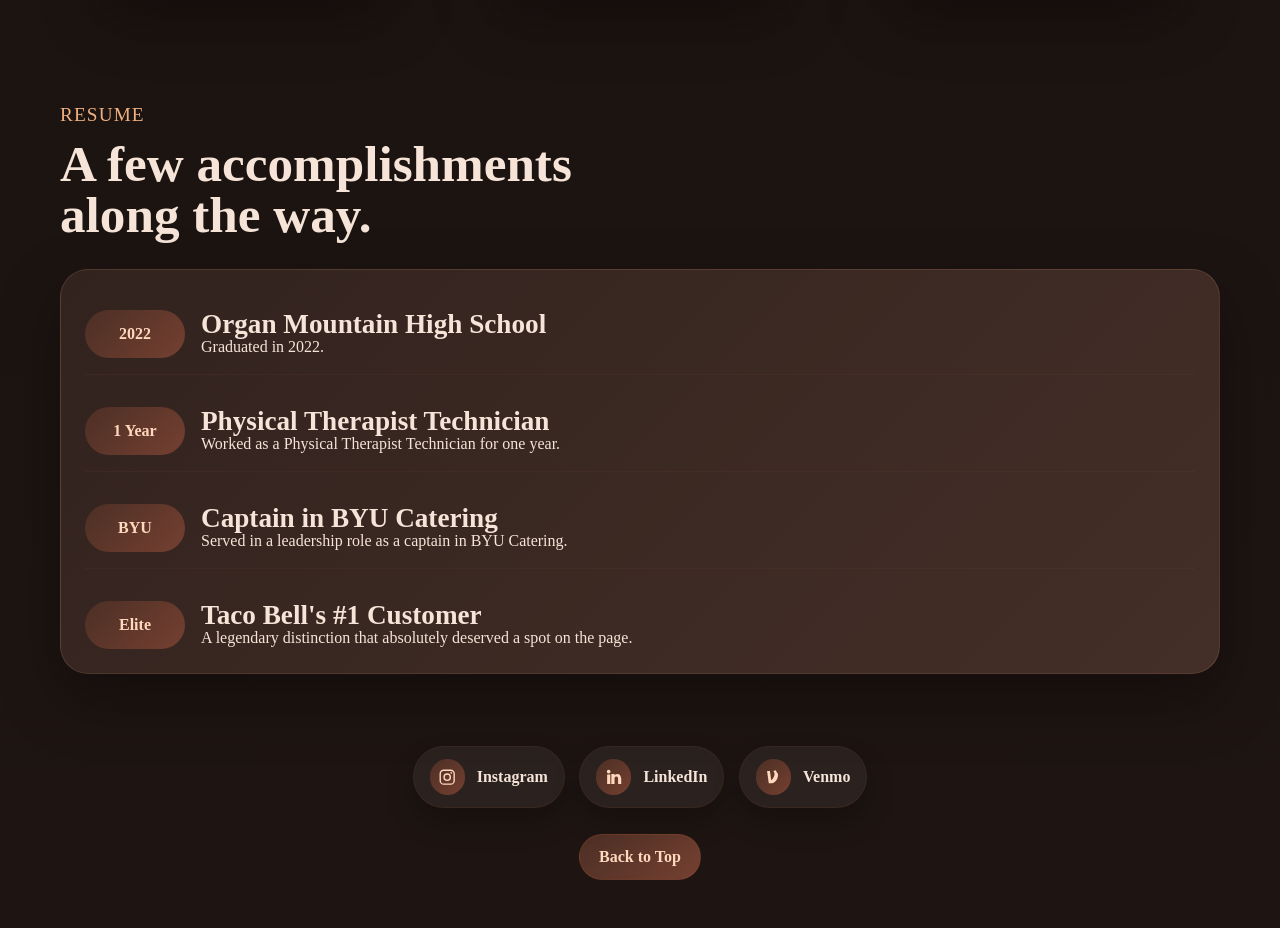
==== commit ae9b723b: "Add cross-page navigation links to primary pages Agent-Logs-Url: https://github.com/bybeebrett/webde" ====
--- a/index.html
+++ b/index.html
@@ -12,8 +12,13 @@
         <link rel="icon" type="image/x-icon" href="assets/favicon.ico" />
         <link href="css/styles.css" rel="stylesheet" />
     </head>
-    <body>
-        <div class="page-shell">
+    <body>
+        <nav aria-label="Primary site navigation">
+            <a href="index.html">About Me</a> |
+            <a href="board-sports-project/scratch.html">Board Sports</a> |
+            <a href="wordle-spoof.html">Wordle Spoof</a>
+        </nav>
+        <div class="page-shell">
             <header class="hero" id="top">
                 <nav class="topbar">
                     <a class="brand" href="#top">Brett Bybee</a>
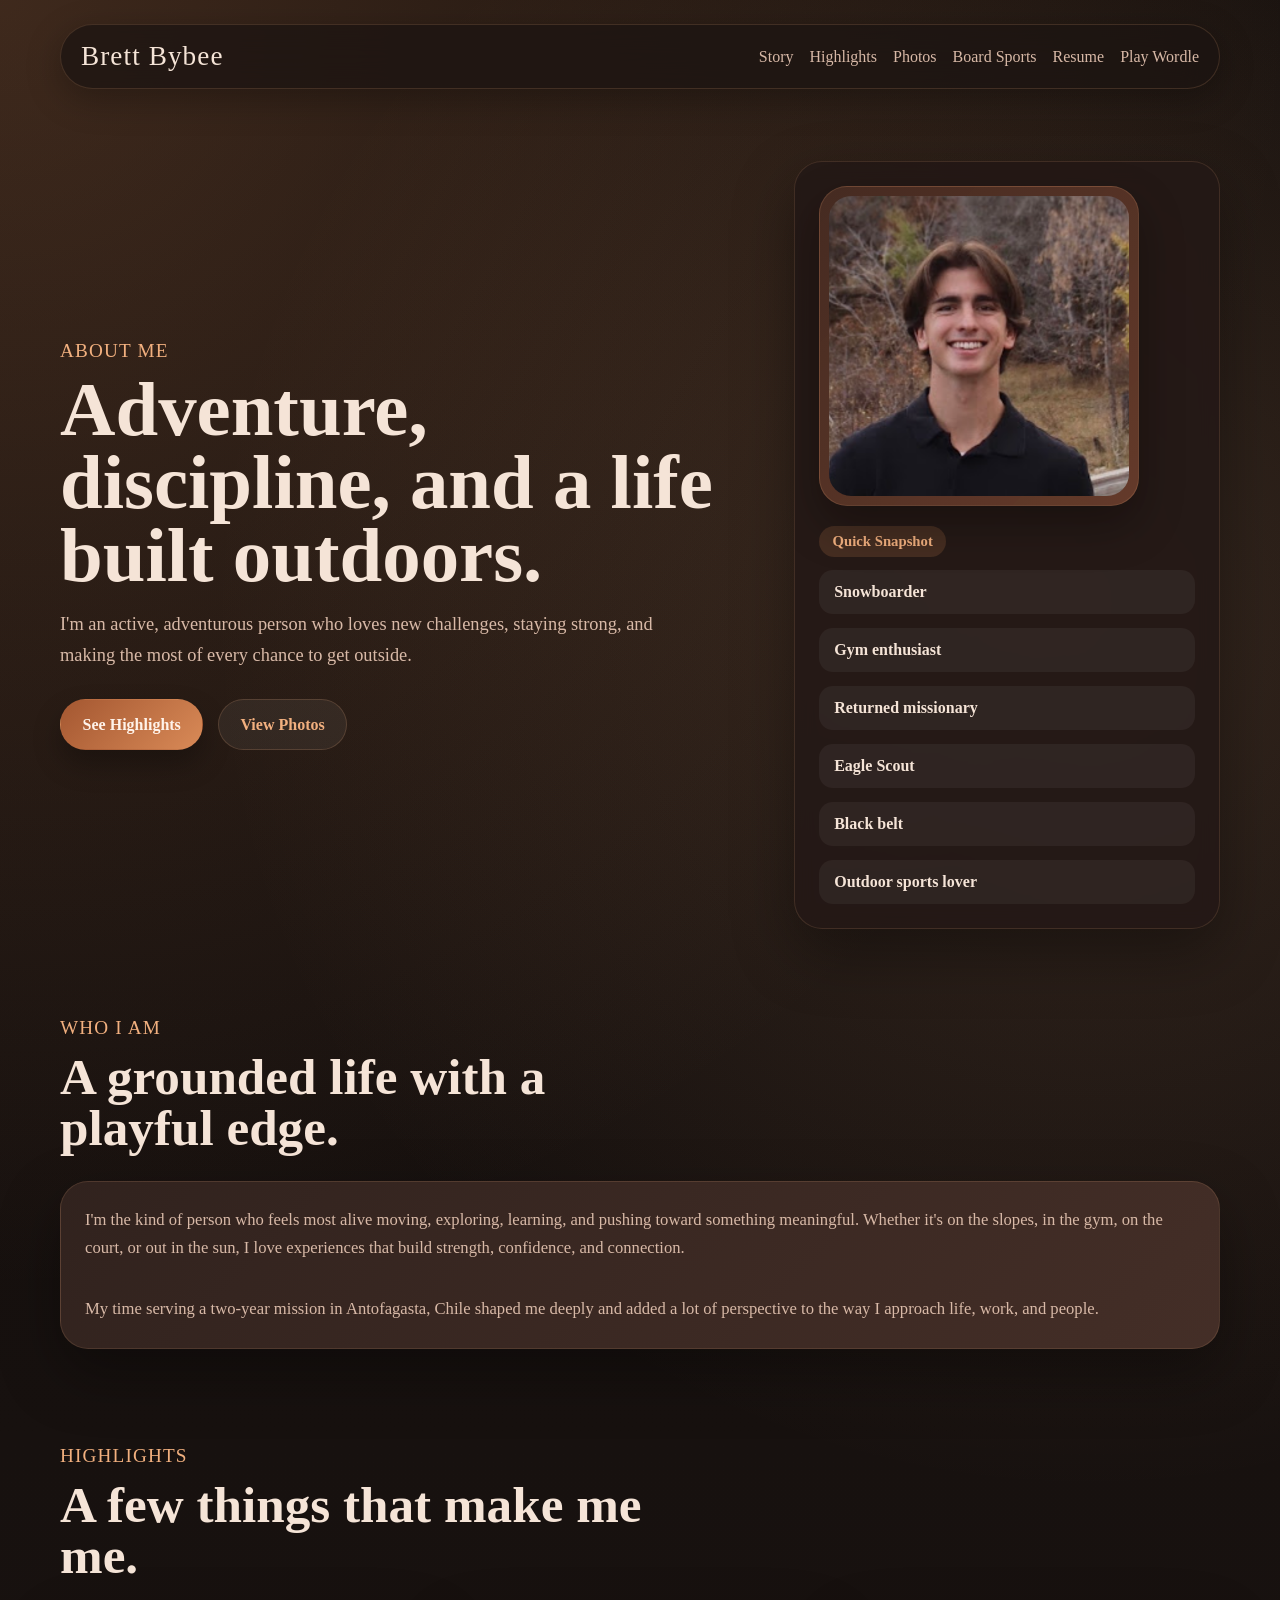
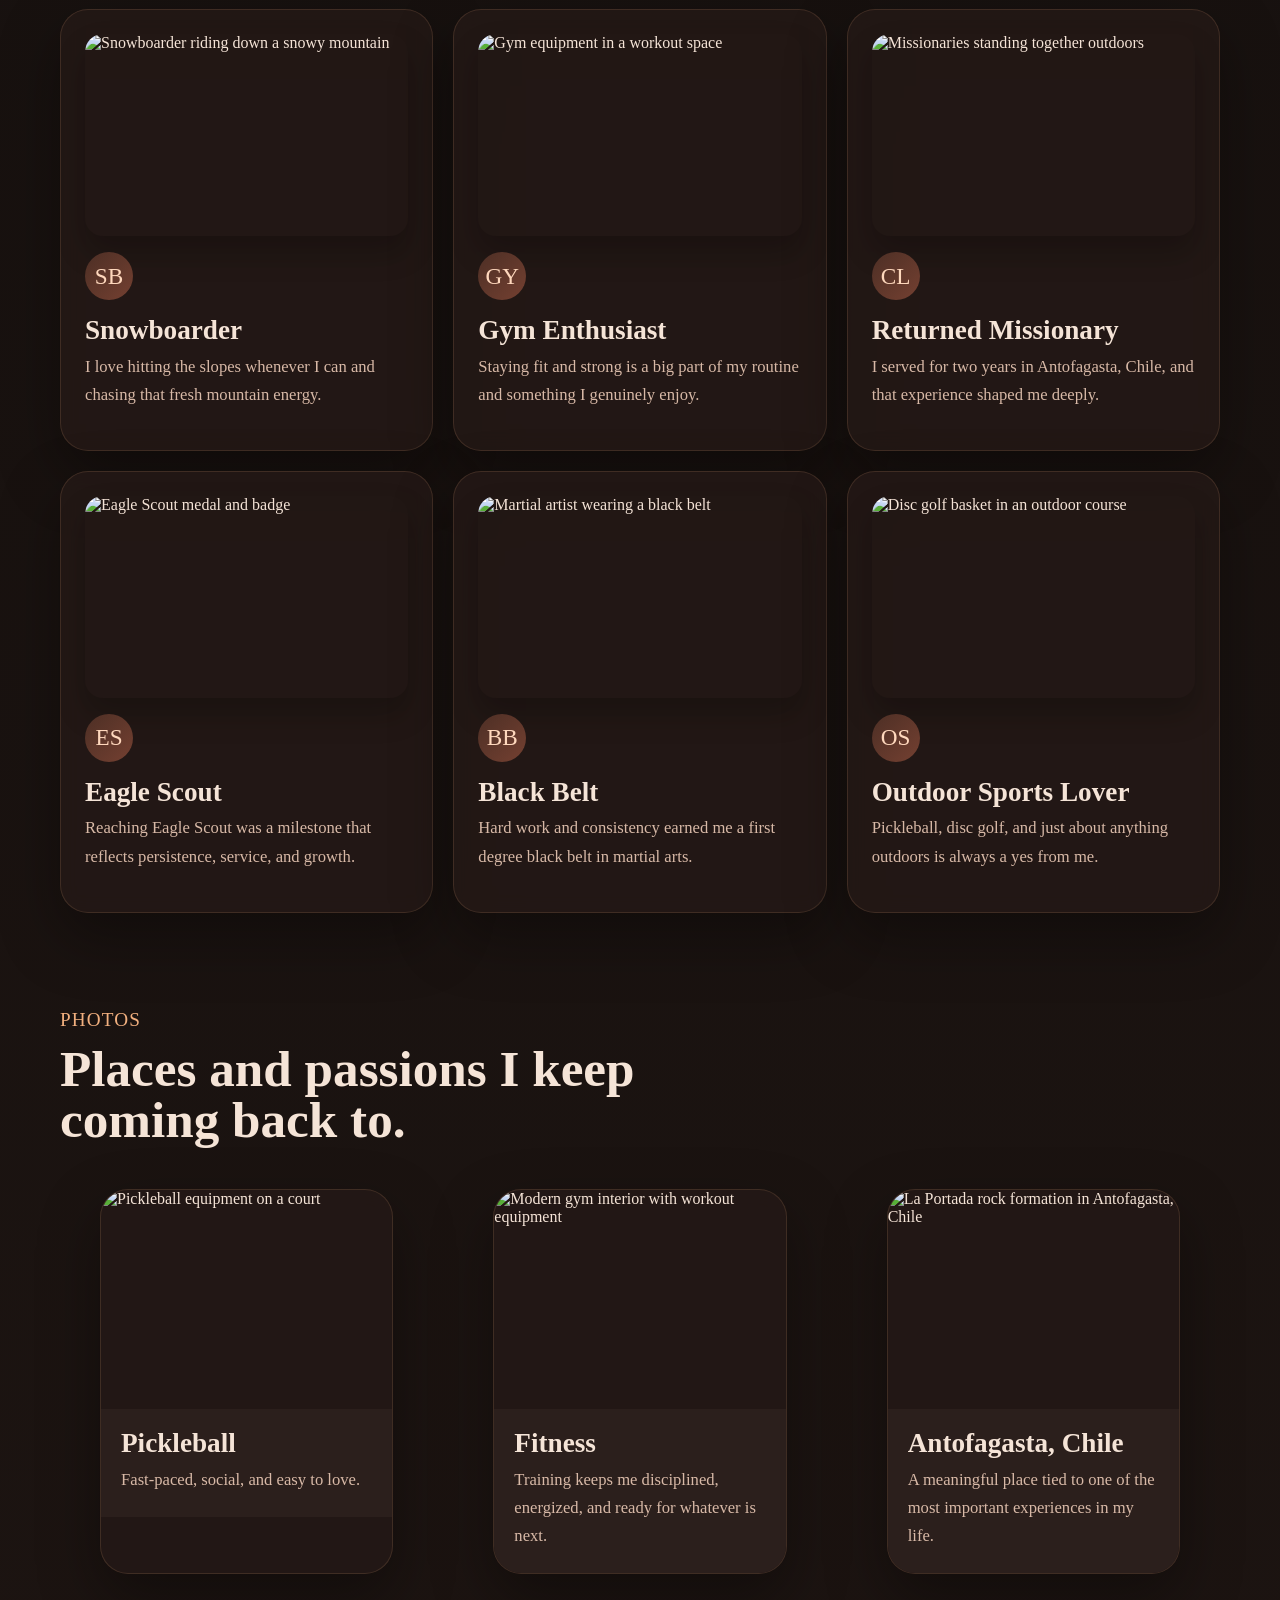
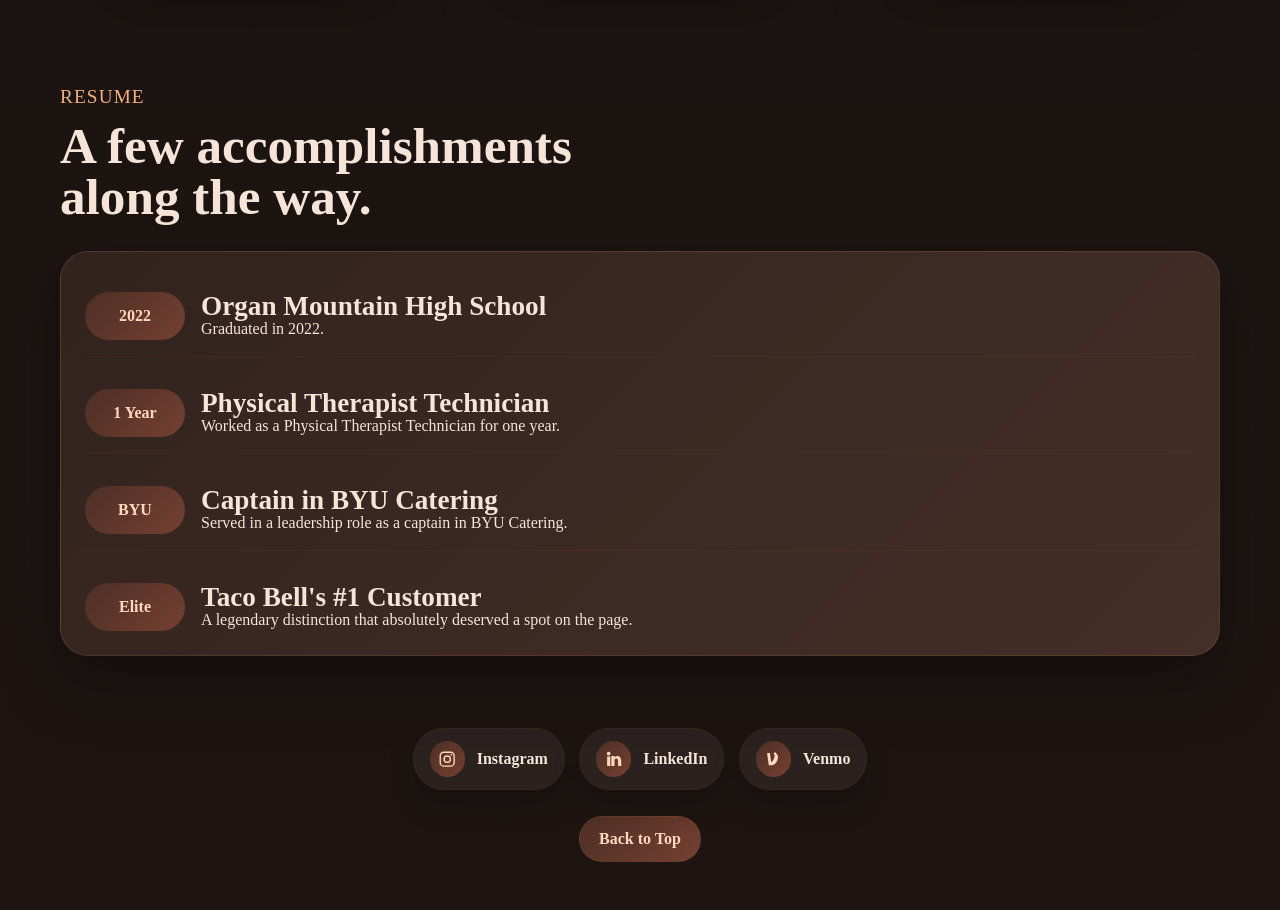
==== commit 7f15ada0: "Update index.html with new Wordle link Added a link to play Wordle and updated the HTML structure." ====
--- a/index.html
+++ b/index.html
@@ -12,13 +12,8 @@
         <link rel="icon" type="image/x-icon" href="assets/favicon.ico" />
         <link href="css/styles.css" rel="stylesheet" />
     </head>
-    <body>
-        <nav aria-label="Primary site navigation">
-            <a href="index.html">About Me</a> |
-            <a href="board-sports-project/scratch.html">Board Sports</a> |
-            <a href="wordle-spoof.html">Wordle Spoof</a>
-        </nav>
-        <div class="page-shell">
+    <body>
+        <div class="page-shell">
             <header class="hero" id="top">
                 <nav class="topbar">
                     <a class="brand" href="#top">Brett Bybee</a>
@@ -28,6 +23,7 @@
                         <a href="#photos">Photos</a>
                         <a href="board-sports-project/scratch.html">Board Sports</a>
                         <a href="#resume">Resume</a>
+                        <a href="wordle-spoof.html">Play Wordle</a>
                     </div>
                 </nav>
 
